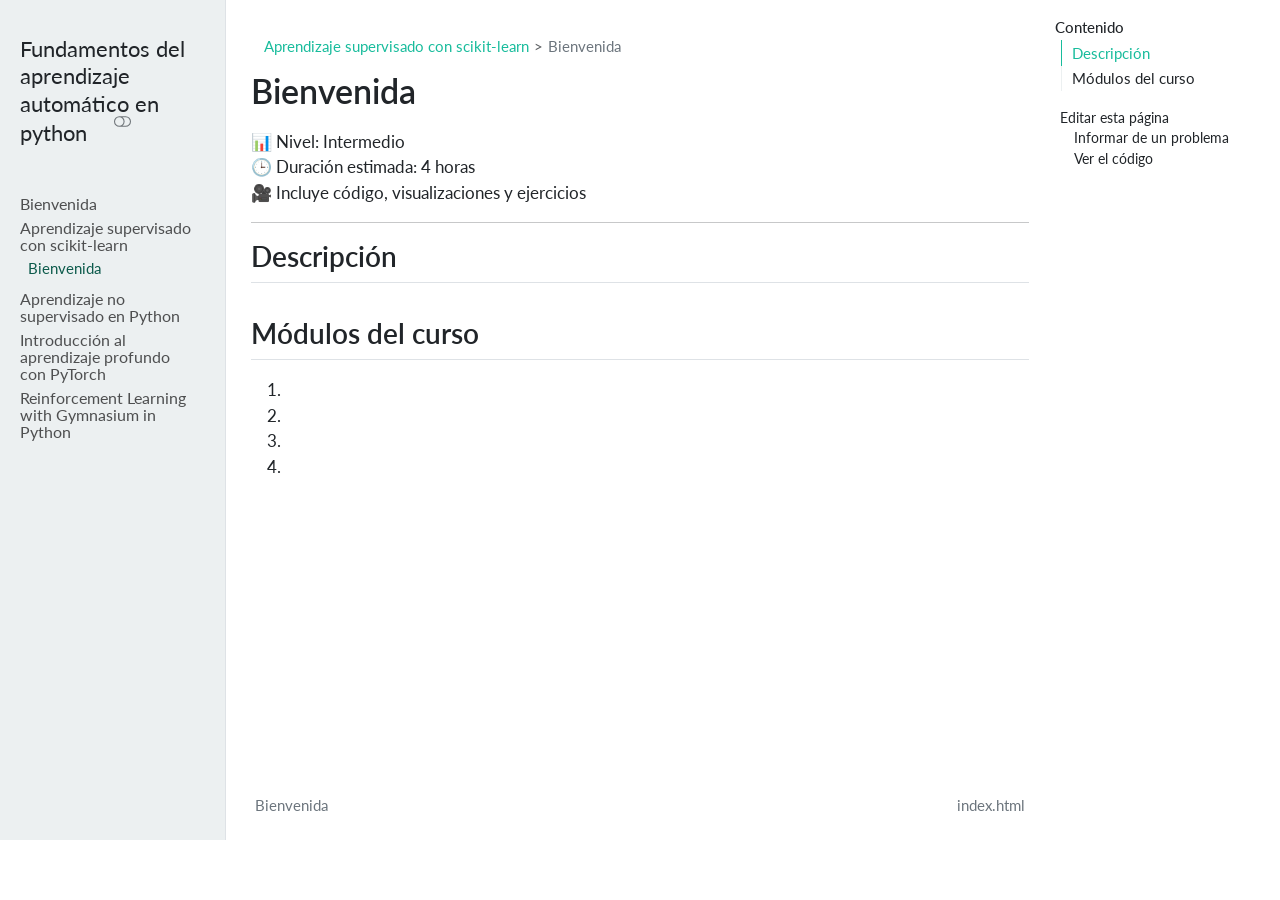
==== docs/01_Aprendizaje_supervisado_con_scikitlearn/index.html @ f4678361 "Inicializa libro Quarto del programa" ====
<!DOCTYPE html>
<html xmlns="http://www.w3.org/1999/xhtml" lang="es" xml:lang="es"><head>

<meta charset="utf-8">
<meta name="generator" content="quarto-1.7.32">

<meta name="viewport" content="width=device-width, initial-scale=1.0, user-scalable=yes">


<title>Bienvenida – Fundamentos del aprendizaje automático en python</title>
<style>
code{white-space: pre-wrap;}
span.smallcaps{font-variant: small-caps;}
div.columns{display: flex; gap: min(4vw, 1.5em);}
div.column{flex: auto; overflow-x: auto;}
div.hanging-indent{margin-left: 1.5em; text-indent: -1.5em;}
ul.task-list{list-style: none;}
ul.task-list li input[type="checkbox"] {
  width: 0.8em;
  margin: 0 0.8em 0.2em -1em; /* quarto-specific, see https://github.com/quarto-dev/quarto-cli/issues/4556 */ 
  vertical-align: middle;
}
</style>


<script src="../site_libs/quarto-nav/quarto-nav.js"></script>
<script src="../site_libs/quarto-nav/headroom.min.js"></script>
<script src="../site_libs/clipboard/clipboard.min.js"></script>
<script src="../site_libs/quarto-search/autocomplete.umd.js"></script>
<script src="../site_libs/quarto-search/fuse.min.js"></script>
<script src="../site_libs/quarto-search/quarto-search.js"></script>
<meta name="quarto:offset" content="../">
<link href="../02_Aprendizaje_no_supervisado_en_python/index.html" rel="next">
<link href="../index.html" rel="prev">
<script src="../site_libs/quarto-html/quarto.js" type="module"></script>
<script src="../site_libs/quarto-html/tabsets/tabsets.js" type="module"></script>
<script src="../site_libs/quarto-html/popper.min.js"></script>
<script src="../site_libs/quarto-html/tippy.umd.min.js"></script>
<script src="../site_libs/quarto-html/anchor.min.js"></script>
<link href="../site_libs/quarto-html/tippy.css" rel="stylesheet">
<link href="../site_libs/quarto-html/quarto-syntax-highlighting-37eea08aefeeee20ff55810ff984fec1.css" rel="stylesheet" class="quarto-color-scheme" id="quarto-text-highlighting-styles">
<link href="../site_libs/quarto-html/quarto-syntax-highlighting-dark-2fef5ea3f8957b3e4ecc936fc74692ca.css" rel="stylesheet" class="quarto-color-scheme quarto-color-alternate" id="quarto-text-highlighting-styles">
<link href="../site_libs/quarto-html/quarto-syntax-highlighting-37eea08aefeeee20ff55810ff984fec1.css" rel="stylesheet" class="quarto-color-scheme-extra" id="quarto-text-highlighting-styles">
<script src="../site_libs/bootstrap/bootstrap.min.js"></script>
<link href="../site_libs/bootstrap/bootstrap-icons.css" rel="stylesheet">
<link href="../site_libs/bootstrap/bootstrap-5e8cc9216a41cce6523c7b1d157767ec.min.css" rel="stylesheet" append-hash="true" class="quarto-color-scheme" id="quarto-bootstrap" data-mode="light">
<link href="../site_libs/bootstrap/bootstrap-dark-7fdf8adc87078268c1c941beff8fc26f.min.css" rel="stylesheet" append-hash="true" class="quarto-color-scheme quarto-color-alternate" id="quarto-bootstrap" data-mode="dark">
<link href="../site_libs/bootstrap/bootstrap-5e8cc9216a41cce6523c7b1d157767ec.min.css" rel="stylesheet" append-hash="true" class="quarto-color-scheme-extra" id="quarto-bootstrap" data-mode="light">
<script id="quarto-search-options" type="application/json">{
  "location": "sidebar",
  "copy-button": false,
  "collapse-after": 3,
  "panel-placement": "start",
  "type": "textbox",
  "limit": 50,
  "keyboard-shortcut": [
    "f",
    "/",
    "s"
  ],
  "show-item-context": false,
  "language": {
    "search-no-results-text": "Sin resultados",
    "search-matching-documents-text": "documentos encontrados",
    "search-copy-link-title": "Copiar el enlace en la búsqueda",
    "search-hide-matches-text": "Ocultar resultados adicionales",
    "search-more-match-text": "resultado adicional en este documento",
    "search-more-matches-text": "resultados adicionales en este documento",
    "search-clear-button-title": "Borrar",
    "search-text-placeholder": "",
    "search-detached-cancel-button-title": "Cancelar",
    "search-submit-button-title": "Enviar",
    "search-label": "Buscar"
  }
}</script>


</head>

<body class="nav-sidebar docked quarto-light"><script id="quarto-html-before-body" type="application/javascript">
    const toggleBodyColorMode = (bsSheetEl) => {
      const mode = bsSheetEl.getAttribute("data-mode");
      const bodyEl = window.document.querySelector("body");
      if (mode === "dark") {
        bodyEl.classList.add("quarto-dark");
        bodyEl.classList.remove("quarto-light");
      } else {
        bodyEl.classList.add("quarto-light");
        bodyEl.classList.remove("quarto-dark");
      }
    }
    const toggleBodyColorPrimary = () => {
      const bsSheetEl = window.document.querySelector("link#quarto-bootstrap:not([rel=disabled-stylesheet])");
      if (bsSheetEl) {
        toggleBodyColorMode(bsSheetEl);
      }
    }
    const setColorSchemeToggle = (alternate) => {
      const toggles = window.document.querySelectorAll('.quarto-color-scheme-toggle');
      for (let i=0; i < toggles.length; i++) {
        const toggle = toggles[i];
        if (toggle) {
          if (alternate) {
            toggle.classList.add("alternate");
          } else {
            toggle.classList.remove("alternate");
          }
        }
      }
    };
    const toggleColorMode = (alternate) => {
      // Switch the stylesheets
      const primaryStylesheets = window.document.querySelectorAll('link.quarto-color-scheme:not(.quarto-color-alternate)');
      const alternateStylesheets = window.document.querySelectorAll('link.quarto-color-scheme.quarto-color-alternate');
      manageTransitions('#quarto-margin-sidebar .nav-link', false);
      if (alternate) {
        // note: dark is layered on light, we don't disable primary!
        enableStylesheet(alternateStylesheets);
        for (const sheetNode of alternateStylesheets) {
          if (sheetNode.id === "quarto-bootstrap") {
            toggleBodyColorMode(sheetNode);
          }
        }
      } else {
        disableStylesheet(alternateStylesheets);
        enableStylesheet(primaryStylesheets)
        toggleBodyColorPrimary();
      }
      manageTransitions('#quarto-margin-sidebar .nav-link', true);
      // Switch the toggles
      setColorSchemeToggle(alternate)
      // Hack to workaround the fact that safari doesn't
      // properly recolor the scrollbar when toggling (#1455)
      if (navigator.userAgent.indexOf('Safari') > 0 && navigator.userAgent.indexOf('Chrome') == -1) {
        manageTransitions("body", false);
        window.scrollTo(0, 1);
        setTimeout(() => {
          window.scrollTo(0, 0);
          manageTransitions("body", true);
        }, 40);
      }
    }
    const disableStylesheet = (stylesheets) => {
      for (let i=0; i < stylesheets.length; i++) {
        const stylesheet = stylesheets[i];
        stylesheet.rel = 'disabled-stylesheet';
      }
    }
    const enableStylesheet = (stylesheets) => {
      for (let i=0; i < stylesheets.length; i++) {
        const stylesheet = stylesheets[i];
        if(stylesheet.rel !== 'stylesheet') { // for Chrome, which will still FOUC without this check
          stylesheet.rel = 'stylesheet';
        }
      }
    }
    const manageTransitions = (selector, allowTransitions) => {
      const els = window.document.querySelectorAll(selector);
      for (let i=0; i < els.length; i++) {
        const el = els[i];
        if (allowTransitions) {
          el.classList.remove('notransition');
        } else {
          el.classList.add('notransition');
        }
      }
    }
    const isFileUrl = () => {
      return window.location.protocol === 'file:';
    }
    const hasAlternateSentinel = () => {
      let styleSentinel = getColorSchemeSentinel();
      if (styleSentinel !== null) {
        return styleSentinel === "alternate";
      } else {
        return false;
      }
    }
    const setStyleSentinel = (alternate) => {
      const value = alternate ? "alternate" : "default";
      if (!isFileUrl()) {
        window.localStorage.setItem("quarto-color-scheme", value);
      } else {
        localAlternateSentinel = value;
      }
    }
    const getColorSchemeSentinel = () => {
      if (!isFileUrl()) {
        const storageValue = window.localStorage.getItem("quarto-color-scheme");
        return storageValue != null ? storageValue : localAlternateSentinel;
      } else {
        return localAlternateSentinel;
      }
    }
    const toggleGiscusIfUsed = (isAlternate, darkModeDefault) => {
      const baseTheme = document.querySelector('#giscus-base-theme')?.value ?? 'light';
      const alternateTheme = document.querySelector('#giscus-alt-theme')?.value ?? 'dark';
      let newTheme = '';
      if(authorPrefersDark) {
        newTheme = isAlternate ? baseTheme : alternateTheme;
      } else {
        newTheme = isAlternate ? alternateTheme : baseTheme;
      }
      const changeGiscusTheme = () => {
        // From: https://github.com/giscus/giscus/issues/336
        const sendMessage = (message) => {
          const iframe = document.querySelector('iframe.giscus-frame');
          if (!iframe) return;
          iframe.contentWindow.postMessage({ giscus: message }, 'https://giscus.app');
        }
        sendMessage({
          setConfig: {
            theme: newTheme
          }
        });
      }
      const isGiscussLoaded = window.document.querySelector('iframe.giscus-frame') !== null;
      if (isGiscussLoaded) {
        changeGiscusTheme();
      }
    };
    const authorPrefersDark = false;
    const darkModeDefault = authorPrefersDark;
      document.querySelector('link#quarto-text-highlighting-styles.quarto-color-scheme-extra').rel = 'disabled-stylesheet';
      document.querySelector('link#quarto-bootstrap.quarto-color-scheme-extra').rel = 'disabled-stylesheet';
    let localAlternateSentinel = darkModeDefault ? 'alternate' : 'default';
    // Dark / light mode switch
    window.quartoToggleColorScheme = () => {
      // Read the current dark / light value
      let toAlternate = !hasAlternateSentinel();
      toggleColorMode(toAlternate);
      setStyleSentinel(toAlternate);
      toggleGiscusIfUsed(toAlternate, darkModeDefault);
      window.dispatchEvent(new Event('resize'));
    };
    // Switch to dark mode if need be
    if (hasAlternateSentinel()) {
      toggleColorMode(true);
    } else {
      toggleColorMode(false);
    }
  </script>

<div id="quarto-search-results"></div>
  <header id="quarto-header" class="headroom fixed-top">
  <nav class="quarto-secondary-nav">
    <div class="container-fluid d-flex">
      <button type="button" class="quarto-btn-toggle btn" data-bs-toggle="collapse" role="button" data-bs-target=".quarto-sidebar-collapse-item" aria-controls="quarto-sidebar" aria-expanded="false" aria-label="Alternar barra lateral" onclick="if (window.quartoToggleHeadroom) { window.quartoToggleHeadroom(); }">
        <i class="bi bi-layout-text-sidebar-reverse"></i>
      </button>
        <nav class="quarto-page-breadcrumbs" aria-label="breadcrumb"><ol class="breadcrumb"><li class="breadcrumb-item"><a href="../01_Aprendizaje_supervisado_con_scikitlearn/index.html">Aprendizaje supervisado con scikit-learn</a></li><li class="breadcrumb-item"><a href="../01_Aprendizaje_supervisado_con_scikitlearn/index.html">Bienvenida</a></li></ol></nav>
        <a class="flex-grow-1" role="navigation" data-bs-toggle="collapse" data-bs-target=".quarto-sidebar-collapse-item" aria-controls="quarto-sidebar" aria-expanded="false" aria-label="Alternar barra lateral" onclick="if (window.quartoToggleHeadroom) { window.quartoToggleHeadroom(); }">      
        </a>
      <button type="button" class="btn quarto-search-button" aria-label="Buscar" onclick="window.quartoOpenSearch();">
        <i class="bi bi-search"></i>
      </button>
    </div>
  </nav>
</header>
<!-- content -->
<div id="quarto-content" class="quarto-container page-columns page-rows-contents page-layout-article">
<!-- sidebar -->
  <nav id="quarto-sidebar" class="sidebar collapse collapse-horizontal quarto-sidebar-collapse-item sidebar-navigation docked overflow-auto">
    <div class="pt-lg-2 mt-2 text-left sidebar-header">
    <div class="sidebar-title mb-0 py-0">
      <a href="../">Fundamentos del aprendizaje automático en python</a> 
        <div class="sidebar-tools-main tools-wide">
    <a href="https://github.com/JohnReyes02/fundamentos-aprendizaje-automatico-python" title="Ejecutar el código" class="quarto-navigation-tool px-1" aria-label="Ejecutar el código"><i class="bi bi-github"></i></a>
    <div class="dropdown">
      <a href="" title="Compartir" id="quarto-navigation-tool-dropdown-0" class="quarto-navigation-tool dropdown-toggle px-1" data-bs-toggle="dropdown" aria-expanded="false" role="link" aria-label="Compartir"><i class="bi bi-share"></i></a>
      <ul class="dropdown-menu" aria-labelledby="quarto-navigation-tool-dropdown-0">
          <li>
            <a class="dropdown-item sidebar-tools-main-item" href="https://twitter.com/intent/tweet?url=|url|">
              <i class="bi bi-twitter pe-1"></i>
            Twitter
            </a>
          </li>
          <li>
            <a class="dropdown-item sidebar-tools-main-item" href="https://www.facebook.com/sharer/sharer.php?u=|url|">
              <i class="bi bi-facebook pe-1"></i>
            Facebook
            </a>
          </li>
          <li>
            <a class="dropdown-item sidebar-tools-main-item" href="https://www.linkedin.com/sharing/share-offsite/?url=|url|">
              <i class="bi bi-linkedin pe-1"></i>
            LinkedIn
            </a>
          </li>
      </ul>
    </div>
  <a href="" class="quarto-color-scheme-toggle quarto-navigation-tool  px-1" onclick="window.quartoToggleColorScheme(); return false;" title="Alternar modo oscuro"><i class="bi"></i></a>
</div>
    </div>
      </div>
        <div class="mt-2 flex-shrink-0 align-items-center">
        <div class="sidebar-search">
        <div id="quarto-search" class="" title="Buscar"></div>
        </div>
        </div>
    <div class="sidebar-menu-container"> 
    <ul class="list-unstyled mt-1">
        <li class="sidebar-item">
  <div class="sidebar-item-container"> 
  <a href="../index.html" class="sidebar-item-text sidebar-link">
 <span class="menu-text">Bienvenida</span></a>
  </div>
</li>
        <li class="sidebar-item sidebar-item-section">
      <div class="sidebar-item-container"> 
            <a class="sidebar-item-text sidebar-link text-start" data-bs-toggle="collapse" data-bs-target="#quarto-sidebar-section-1" role="navigation" aria-expanded="true">
 <span class="menu-text">Aprendizaje supervisado con scikit-learn</span></a>
          <a class="sidebar-item-toggle text-start" data-bs-toggle="collapse" data-bs-target="#quarto-sidebar-section-1" role="navigation" aria-expanded="true" aria-label="Alternar sección">
            <i class="bi bi-chevron-right ms-2"></i>
          </a> 
      </div>
      <ul id="quarto-sidebar-section-1" class="collapse list-unstyled sidebar-section depth1 show">  
          <li class="sidebar-item">
  <div class="sidebar-item-container"> 
  <a href="../01_Aprendizaje_supervisado_con_scikitlearn/index.html" class="sidebar-item-text sidebar-link active">
 <span class="menu-text">Bienvenida</span></a>
  </div>
</li>
      </ul>
  </li>
        <li class="sidebar-item sidebar-item-section">
      <div class="sidebar-item-container"> 
            <a class="sidebar-item-text sidebar-link text-start collapsed" data-bs-toggle="collapse" data-bs-target="#quarto-sidebar-section-2" role="navigation" aria-expanded="false">
 <span class="menu-text">Aprendizaje no supervisado en Python</span></a>
          <a class="sidebar-item-toggle text-start collapsed" data-bs-toggle="collapse" data-bs-target="#quarto-sidebar-section-2" role="navigation" aria-expanded="false" aria-label="Alternar sección">
            <i class="bi bi-chevron-right ms-2"></i>
          </a> 
      </div>
      <ul id="quarto-sidebar-section-2" class="collapse list-unstyled sidebar-section depth1 ">  
          <li class="sidebar-item">
  <div class="sidebar-item-container"> 
  <a href="../02_Aprendizaje_no_supervisado_en_python/index.html" class="sidebar-item-text sidebar-link"><span class="chapter-title">index.html</span></a>
  </div>
</li>
      </ul>
  </li>
        <li class="sidebar-item sidebar-item-section">
      <div class="sidebar-item-container"> 
            <a class="sidebar-item-text sidebar-link text-start collapsed" data-bs-toggle="collapse" data-bs-target="#quarto-sidebar-section-3" role="navigation" aria-expanded="false">
 <span class="menu-text">Introducción al aprendizaje profundo con PyTorch</span></a>
          <a class="sidebar-item-toggle text-start collapsed" data-bs-toggle="collapse" data-bs-target="#quarto-sidebar-section-3" role="navigation" aria-expanded="false" aria-label="Alternar sección">
            <i class="bi bi-chevron-right ms-2"></i>
          </a> 
      </div>
      <ul id="quarto-sidebar-section-3" class="collapse list-unstyled sidebar-section depth1 ">  
          <li class="sidebar-item">
  <div class="sidebar-item-container"> 
  <a href="../03_Introduccion_al_aprendizaje_profundo_con_pytorch/index.html" class="sidebar-item-text sidebar-link"><span class="chapter-title">index.html</span></a>
  </div>
</li>
      </ul>
  </li>
        <li class="sidebar-item sidebar-item-section">
      <div class="sidebar-item-container"> 
            <a class="sidebar-item-text sidebar-link text-start collapsed" data-bs-toggle="collapse" data-bs-target="#quarto-sidebar-section-4" role="navigation" aria-expanded="false">
 <span class="menu-text">Reinforcement Learning with Gymnasium in Python</span></a>
          <a class="sidebar-item-toggle text-start collapsed" data-bs-toggle="collapse" data-bs-target="#quarto-sidebar-section-4" role="navigation" aria-expanded="false" aria-label="Alternar sección">
            <i class="bi bi-chevron-right ms-2"></i>
          </a> 
      </div>
      <ul id="quarto-sidebar-section-4" class="collapse list-unstyled sidebar-section depth1 ">  
          <li class="sidebar-item">
  <div class="sidebar-item-container"> 
  <a href="../04_Reinforcement_learning_with_gymnasium_in_python/index.html" class="sidebar-item-text sidebar-link"><span class="chapter-title">index.html</span></a>
  </div>
</li>
      </ul>
  </li>
    </ul>
    </div>
</nav>
<div id="quarto-sidebar-glass" class="quarto-sidebar-collapse-item" data-bs-toggle="collapse" data-bs-target=".quarto-sidebar-collapse-item"></div>
<!-- margin-sidebar -->
    <div id="quarto-margin-sidebar" class="sidebar margin-sidebar">
        <nav id="TOC" role="doc-toc" class="toc-active">
    <h2 id="toc-title">Contenido</h2>
   
  <ul>
  <li><a href="#descripción" id="toc-descripción" class="nav-link active" data-scroll-target="#descripción">Descripción</a></li>
  <li><a href="#módulos-del-curso" id="toc-módulos-del-curso" class="nav-link" data-scroll-target="#módulos-del-curso">Módulos del curso</a></li>
  </ul>
<div class="toc-actions"><ul><li><a href="https://github.com/JohnReyes02/fundamentos-aprendizaje-automatico-python/edit/main/01_Aprendizaje_supervisado_con_scikitlearn/index.qmd" class="toc-action"><i class="bi bi-github"></i>Editar esta página</a></li><li><a href="https://github.com/JohnReyes02/fundamentos-aprendizaje-automatico-python/issues/new" class="toc-action"><i class="bi empty"></i>Informar de un problema</a></li><li><a href="https://github.com/JohnReyes02/fundamentos-aprendizaje-automatico-python/blob/main/01_Aprendizaje_supervisado_con_scikitlearn/index.qmd" class="toc-action"><i class="bi empty"></i>Ver el código</a></li></ul></div></nav>
    </div>
<!-- main -->
<main class="content" id="quarto-document-content">


<header id="title-block-header" class="quarto-title-block default"><nav class="quarto-page-breadcrumbs quarto-title-breadcrumbs d-none d-lg-block" aria-label="breadcrumb"><ol class="breadcrumb"><li class="breadcrumb-item"><a href="../01_Aprendizaje_supervisado_con_scikitlearn/index.html">Aprendizaje supervisado con scikit-learn</a></li><li class="breadcrumb-item"><a href="../01_Aprendizaje_supervisado_con_scikitlearn/index.html">Bienvenida</a></li></ol></nav>
<div class="quarto-title">
<h1 class="title">Bienvenida</h1>
</div>



<div class="quarto-title-meta">

    
  
    
  </div>
  


</header>


<p>📊 Nivel: Intermedio<br>
🕒 Duración estimada: 4 horas<br>
🎥 Incluye código, visualizaciones y ejercicios</p>
<hr>
<section id="descripción" class="level2">
<h2 class="anchored" data-anchor-id="descripción">Descripción</h2>
</section>
<section id="módulos-del-curso" class="level2">
<h2 class="anchored" data-anchor-id="módulos-del-curso">Módulos del curso</h2>
<ol type="1">
<li><a href=""></a></li>
<li><a href=""></a></li>
<li><a href=""></a></li>
<li><a href=""></a></li>
</ol>


</section>

</main> <!-- /main -->
<script id="quarto-html-after-body" type="application/javascript">
  window.document.addEventListener("DOMContentLoaded", function (event) {
    // Ensure there is a toggle, if there isn't float one in the top right
    if (window.document.querySelector('.quarto-color-scheme-toggle') === null) {
      const a = window.document.createElement('a');
      a.classList.add('top-right');
      a.classList.add('quarto-color-scheme-toggle');
      a.href = "";
      a.onclick = function() { try { window.quartoToggleColorScheme(); } catch {} return false; };
      const i = window.document.createElement("i");
      i.classList.add('bi');
      a.appendChild(i);
      window.document.body.appendChild(a);
    }
    setColorSchemeToggle(hasAlternateSentinel())
    const icon = "";
    const anchorJS = new window.AnchorJS();
    anchorJS.options = {
      placement: 'right',
      icon: icon
    };
    anchorJS.add('.anchored');
    const isCodeAnnotation = (el) => {
      for (const clz of el.classList) {
        if (clz.startsWith('code-annotation-')) {                     
          return true;
        }
      }
      return false;
    }
    const onCopySuccess = function(e) {
      // button target
      const button = e.trigger;
      // don't keep focus
      button.blur();
      // flash "checked"
      button.classList.add('code-copy-button-checked');
      var currentTitle = button.getAttribute("title");
      button.setAttribute("title", "Copiado");
      let tooltip;
      if (window.bootstrap) {
        button.setAttribute("data-bs-toggle", "tooltip");
        button.setAttribute("data-bs-placement", "left");
        button.setAttribute("data-bs-title", "Copiado");
        tooltip = new bootstrap.Tooltip(button, 
          { trigger: "manual", 
            customClass: "code-copy-button-tooltip",
            offset: [0, -8]});
        tooltip.show();    
      }
      setTimeout(function() {
        if (tooltip) {
          tooltip.hide();
          button.removeAttribute("data-bs-title");
          button.removeAttribute("data-bs-toggle");
          button.removeAttribute("data-bs-placement");
        }
        button.setAttribute("title", currentTitle);
        button.classList.remove('code-copy-button-checked');
      }, 1000);
      // clear code selection
      e.clearSelection();
    }
    const getTextToCopy = function(trigger) {
        const codeEl = trigger.previousElementSibling.cloneNode(true);
        for (const childEl of codeEl.children) {
          if (isCodeAnnotation(childEl)) {
            childEl.remove();
          }
        }
        return codeEl.innerText;
    }
    const clipboard = new window.ClipboardJS('.code-copy-button:not([data-in-quarto-modal])', {
      text: getTextToCopy
    });
    clipboard.on('success', onCopySuccess);
    if (window.document.getElementById('quarto-embedded-source-code-modal')) {
      const clipboardModal = new window.ClipboardJS('.code-copy-button[data-in-quarto-modal]', {
        text: getTextToCopy,
        container: window.document.getElementById('quarto-embedded-source-code-modal')
      });
      clipboardModal.on('success', onCopySuccess);
    }
      var localhostRegex = new RegExp(/^(?:http|https):\/\/localhost\:?[0-9]*\//);
      var mailtoRegex = new RegExp(/^mailto:/);
        var filterRegex = new RegExp('/' + window.location.host + '/');
      var isInternal = (href) => {
          return filterRegex.test(href) || localhostRegex.test(href) || mailtoRegex.test(href);
      }
      // Inspect non-navigation links and adorn them if external
     var links = window.document.querySelectorAll('a[href]:not(.nav-link):not(.navbar-brand):not(.toc-action):not(.sidebar-link):not(.sidebar-item-toggle):not(.pagination-link):not(.no-external):not([aria-hidden]):not(.dropdown-item):not(.quarto-navigation-tool):not(.about-link)');
      for (var i=0; i<links.length; i++) {
        const link = links[i];
        if (!isInternal(link.href)) {
          // undo the damage that might have been done by quarto-nav.js in the case of
          // links that we want to consider external
          if (link.dataset.originalHref !== undefined) {
            link.href = link.dataset.originalHref;
          }
        }
      }
    function tippyHover(el, contentFn, onTriggerFn, onUntriggerFn) {
      const config = {
        allowHTML: true,
        maxWidth: 500,
        delay: 100,
        arrow: false,
        appendTo: function(el) {
            return el.parentElement;
        },
        interactive: true,
        interactiveBorder: 10,
        theme: 'quarto',
        placement: 'bottom-start',
      };
      if (contentFn) {
        config.content = contentFn;
      }
      if (onTriggerFn) {
        config.onTrigger = onTriggerFn;
      }
      if (onUntriggerFn) {
        config.onUntrigger = onUntriggerFn;
      }
      window.tippy(el, config); 
    }
    const noterefs = window.document.querySelectorAll('a[role="doc-noteref"]');
    for (var i=0; i<noterefs.length; i++) {
      const ref = noterefs[i];
      tippyHover(ref, function() {
        // use id or data attribute instead here
        let href = ref.getAttribute('data-footnote-href') || ref.getAttribute('href');
        try { href = new URL(href).hash; } catch {}
        const id = href.replace(/^#\/?/, "");
        const note = window.document.getElementById(id);
        if (note) {
          return note.innerHTML;
        } else {
          return "";
        }
      });
    }
    const xrefs = window.document.querySelectorAll('a.quarto-xref');
    const processXRef = (id, note) => {
      // Strip column container classes
      const stripColumnClz = (el) => {
        el.classList.remove("page-full", "page-columns");
        if (el.children) {
          for (const child of el.children) {
            stripColumnClz(child);
          }
        }
      }
      stripColumnClz(note)
      if (id === null || id.startsWith('sec-')) {
        // Special case sections, only their first couple elements
        const container = document.createElement("div");
        if (note.children && note.children.length > 2) {
          container.appendChild(note.children[0].cloneNode(true));
          for (let i = 1; i < note.children.length; i++) {
            const child = note.children[i];
            if (child.tagName === "P" && child.innerText === "") {
              continue;
            } else {
              container.appendChild(child.cloneNode(true));
              break;
            }
          }
          if (window.Quarto?.typesetMath) {
            window.Quarto.typesetMath(container);
          }
          return container.innerHTML
        } else {
          if (window.Quarto?.typesetMath) {
            window.Quarto.typesetMath(note);
          }
          return note.innerHTML;
        }
      } else {
        // Remove any anchor links if they are present
        const anchorLink = note.querySelector('a.anchorjs-link');
        if (anchorLink) {
          anchorLink.remove();
        }
        if (window.Quarto?.typesetMath) {
          window.Quarto.typesetMath(note);
        }
        if (note.classList.contains("callout")) {
          return note.outerHTML;
        } else {
          return note.innerHTML;
        }
      }
    }
    for (var i=0; i<xrefs.length; i++) {
      const xref = xrefs[i];
      tippyHover(xref, undefined, function(instance) {
        instance.disable();
        let url = xref.getAttribute('href');
        let hash = undefined; 
        if (url.startsWith('#')) {
          hash = url;
        } else {
          try { hash = new URL(url).hash; } catch {}
        }
        if (hash) {
          const id = hash.replace(/^#\/?/, "");
          const note = window.document.getElementById(id);
          if (note !== null) {
            try {
              const html = processXRef(id, note.cloneNode(true));
              instance.setContent(html);
            } finally {
              instance.enable();
              instance.show();
            }
          } else {
            // See if we can fetch this
            fetch(url.split('#')[0])
            .then(res => res.text())
            .then(html => {
              const parser = new DOMParser();
              const htmlDoc = parser.parseFromString(html, "text/html");
              const note = htmlDoc.getElementById(id);
              if (note !== null) {
                const html = processXRef(id, note);
                instance.setContent(html);
              } 
            }).finally(() => {
              instance.enable();
              instance.show();
            });
          }
        } else {
          // See if we can fetch a full url (with no hash to target)
          // This is a special case and we should probably do some content thinning / targeting
          fetch(url)
          .then(res => res.text())
          .then(html => {
            const parser = new DOMParser();
            const htmlDoc = parser.parseFromString(html, "text/html");
            const note = htmlDoc.querySelector('main.content');
            if (note !== null) {
              // This should only happen for chapter cross references
              // (since there is no id in the URL)
              // remove the first header
              if (note.children.length > 0 && note.children[0].tagName === "HEADER") {
                note.children[0].remove();
              }
              const html = processXRef(null, note);
              instance.setContent(html);
            } 
          }).finally(() => {
            instance.enable();
            instance.show();
          });
        }
      }, function(instance) {
      });
    }
        let selectedAnnoteEl;
        const selectorForAnnotation = ( cell, annotation) => {
          let cellAttr = 'data-code-cell="' + cell + '"';
          let lineAttr = 'data-code-annotation="' +  annotation + '"';
          const selector = 'span[' + cellAttr + '][' + lineAttr + ']';
          return selector;
        }
        const selectCodeLines = (annoteEl) => {
          const doc = window.document;
          const targetCell = annoteEl.getAttribute("data-target-cell");
          const targetAnnotation = annoteEl.getAttribute("data-target-annotation");
          const annoteSpan = window.document.querySelector(selectorForAnnotation(targetCell, targetAnnotation));
          const lines = annoteSpan.getAttribute("data-code-lines").split(",");
          const lineIds = lines.map((line) => {
            return targetCell + "-" + line;
          })
          let top = null;
          let height = null;
          let parent = null;
          if (lineIds.length > 0) {
              //compute the position of the single el (top and bottom and make a div)
              const el = window.document.getElementById(lineIds[0]);
              top = el.offsetTop;
              height = el.offsetHeight;
              parent = el.parentElement.parentElement;
            if (lineIds.length > 1) {
              const lastEl = window.document.getElementById(lineIds[lineIds.length - 1]);
              const bottom = lastEl.offsetTop + lastEl.offsetHeight;
              height = bottom - top;
            }
            if (top !== null && height !== null && parent !== null) {
              // cook up a div (if necessary) and position it 
              let div = window.document.getElementById("code-annotation-line-highlight");
              if (div === null) {
                div = window.document.createElement("div");
                div.setAttribute("id", "code-annotation-line-highlight");
                div.style.position = 'absolute';
                parent.appendChild(div);
              }
              div.style.top = top - 2 + "px";
              div.style.height = height + 4 + "px";
              div.style.left = 0;
              let gutterDiv = window.document.getElementById("code-annotation-line-highlight-gutter");
              if (gutterDiv === null) {
                gutterDiv = window.document.createElement("div");
                gutterDiv.setAttribute("id", "code-annotation-line-highlight-gutter");
                gutterDiv.style.position = 'absolute';
                const codeCell = window.document.getElementById(targetCell);
                const gutter = codeCell.querySelector('.code-annotation-gutter');
                gutter.appendChild(gutterDiv);
              }
              gutterDiv.style.top = top - 2 + "px";
              gutterDiv.style.height = height + 4 + "px";
            }
            selectedAnnoteEl = annoteEl;
          }
        };
        const unselectCodeLines = () => {
          const elementsIds = ["code-annotation-line-highlight", "code-annotation-line-highlight-gutter"];
          elementsIds.forEach((elId) => {
            const div = window.document.getElementById(elId);
            if (div) {
              div.remove();
            }
          });
          selectedAnnoteEl = undefined;
        };
          // Handle positioning of the toggle
      window.addEventListener(
        "resize",
        throttle(() => {
          elRect = undefined;
          if (selectedAnnoteEl) {
            selectCodeLines(selectedAnnoteEl);
          }
        }, 10)
      );
      function throttle(fn, ms) {
      let throttle = false;
      let timer;
        return (...args) => {
          if(!throttle) { // first call gets through
              fn.apply(this, args);
              throttle = true;
          } else { // all the others get throttled
              if(timer) clearTimeout(timer); // cancel #2
              timer = setTimeout(() => {
                fn.apply(this, args);
                timer = throttle = false;
              }, ms);
          }
        };
      }
        // Attach click handler to the DT
        const annoteDls = window.document.querySelectorAll('dt[data-target-cell]');
        for (const annoteDlNode of annoteDls) {
          annoteDlNode.addEventListener('click', (event) => {
            const clickedEl = event.target;
            if (clickedEl !== selectedAnnoteEl) {
              unselectCodeLines();
              const activeEl = window.document.querySelector('dt[data-target-cell].code-annotation-active');
              if (activeEl) {
                activeEl.classList.remove('code-annotation-active');
              }
              selectCodeLines(clickedEl);
              clickedEl.classList.add('code-annotation-active');
            } else {
              // Unselect the line
              unselectCodeLines();
              clickedEl.classList.remove('code-annotation-active');
            }
          });
        }
    const findCites = (el) => {
      const parentEl = el.parentElement;
      if (parentEl) {
        const cites = parentEl.dataset.cites;
        if (cites) {
          return {
            el,
            cites: cites.split(' ')
          };
        } else {
          return findCites(el.parentElement)
        }
      } else {
        return undefined;
      }
    };
    var bibliorefs = window.document.querySelectorAll('a[role="doc-biblioref"]');
    for (var i=0; i<bibliorefs.length; i++) {
      const ref = bibliorefs[i];
      const citeInfo = findCites(ref);
      if (citeInfo) {
        tippyHover(citeInfo.el, function() {
          var popup = window.document.createElement('div');
          citeInfo.cites.forEach(function(cite) {
            var citeDiv = window.document.createElement('div');
            citeDiv.classList.add('hanging-indent');
            citeDiv.classList.add('csl-entry');
            var biblioDiv = window.document.getElementById('ref-' + cite);
            if (biblioDiv) {
              citeDiv.innerHTML = biblioDiv.innerHTML;
            }
            popup.appendChild(citeDiv);
          });
          return popup.innerHTML;
        });
      }
    }
  });
  </script>
<nav class="page-navigation">
  <div class="nav-page nav-page-previous">
      <a href="../index.html" class="pagination-link" aria-label="Bienvenida">
        <i class="bi bi-arrow-left-short"></i> <span class="nav-page-text">Bienvenida</span>
      </a>          
  </div>
  <div class="nav-page nav-page-next">
      <a href="../02_Aprendizaje_no_supervisado_en_python/index.html" class="pagination-link" aria-label="index.html">
        <span class="nav-page-text"><span class="chapter-title">index.html</span></span> <i class="bi bi-arrow-right-short"></i>
      </a>
  </div>
</nav>
</div> <!-- /content -->




<footer class="footer"><div class="nav-footer"><div class="nav-footer-center"><div class="toc-actions d-sm-block d-md-none"><ul><li><a href="https://github.com/JohnReyes02/fundamentos-aprendizaje-automatico-python/edit/main/01_Aprendizaje_supervisado_con_scikitlearn/index.qmd" class="toc-action"><i class="bi bi-github"></i>Editar esta página</a></li><li><a href="https://github.com/JohnReyes02/fundamentos-aprendizaje-automatico-python/issues/new" class="toc-action"><i class="bi empty"></i>Informar de un problema</a></li><li><a href="https://github.com/JohnReyes02/fundamentos-aprendizaje-automatico-python/blob/main/01_Aprendizaje_supervisado_con_scikitlearn/index.qmd" class="toc-action"><i class="bi empty"></i>Ver el código</a></li></ul></div></div></div></footer></body></html>
---- docs/site_libs/quarto-html/tippy.css ----
.tippy-box[data-animation=fade][data-state=hidden]{opacity:0}[data-tippy-root]{max-width:calc(100vw - 10px)}.tippy-box{position:relative;background-color:#333;color:#fff;border-radius:4px;font-size:14px;line-height:1.4;white-space:normal;outline:0;transition-property:transform,visibility,opacity}.tippy-box[data-placement^=top]>.tippy-arrow{bottom:0}.tippy-box[data-placement^=top]>.tippy-arrow:before{bottom:-7px;left:0;border-width:8px 8px 0;border-top-color:initial;transform-origin:center top}.tippy-box[data-placement^=bottom]>.tippy-arrow{top:0}.tippy-box[data-placement^=bottom]>.tippy-arrow:before{top:-7px;left:0;border-width:0 8px 8px;border-bottom-color:initial;transform-origin:center bottom}.tippy-box[data-placement^=left]>.tippy-arrow{right:0}.tippy-box[data-placement^=left]>.tippy-arrow:before{border-width:8px 0 8px 8px;border-left-color:initial;right:-7px;transform-origin:center left}.tippy-box[data-placement^=right]>.tippy-arrow{left:0}.tippy-box[data-placement^=right]>.tippy-arrow:before{left:-7px;border-width:8px 8px 8px 0;border-right-color:initial;transform-origin:center right}.tippy-box[data-inertia][data-state=visible]{transition-timing-function:cubic-bezier(.54,1.5,.38,1.11)}.tippy-arrow{width:16px;height:16px;color:#333}.tippy-arrow:before{content:"";position:absolute;border-color:transparent;border-style:solid}.tippy-content{position:relative;padding:5px 9px;z-index:1}
---- docs/site_libs/quarto-html/quarto-syntax-highlighting-37eea08aefeeee20ff55810ff984fec1.css ----
/* quarto syntax highlight colors */
:root {
  --quarto-hl-ot-color: #003B4F;
  --quarto-hl-at-color: #657422;
  --quarto-hl-ss-color: #20794D;
  --quarto-hl-an-color: #5E5E5E;
  --quarto-hl-fu-color: #4758AB;
  --quarto-hl-st-color: #20794D;
  --quarto-hl-cf-color: #003B4F;
  --quarto-hl-op-color: #5E5E5E;
  --quarto-hl-er-color: #AD0000;
  --quarto-hl-bn-color: #AD0000;
  --quarto-hl-al-color: #AD0000;
  --quarto-hl-va-color: #111111;
  --quarto-hl-bu-color: inherit;
  --quarto-hl-ex-color: inherit;
  --quarto-hl-pp-color: #AD0000;
  --quarto-hl-in-color: #5E5E5E;
  --quarto-hl-vs-color: #20794D;
  --quarto-hl-wa-color: #5E5E5E;
  --quarto-hl-do-color: #5E5E5E;
  --quarto-hl-im-color: #00769E;
  --quarto-hl-ch-color: #20794D;
  --quarto-hl-dt-color: #AD0000;
  --quarto-hl-fl-color: #AD0000;
  --quarto-hl-co-color: #5E5E5E;
  --quarto-hl-cv-color: #5E5E5E;
  --quarto-hl-cn-color: #8f5902;
  --quarto-hl-sc-color: #5E5E5E;
  --quarto-hl-dv-color: #AD0000;
  --quarto-hl-kw-color: #003B4F;
}

/* other quarto variables */
:root {
  --quarto-font-monospace: SFMono-Regular, Menlo, Monaco, Consolas, "Liberation Mono", "Courier New", monospace;
}

/* syntax highlight based on Pandoc's rules */
pre > code.sourceCode > span {
  color: #003B4F;
}

code.sourceCode > span {
  color: #003B4F;
}

div.sourceCode,
div.sourceCode pre.sourceCode {
  color: #003B4F;
}

/* Normal */
code span {
  color: #003B4F;
}

/* Alert */
code span.al {
  color: #AD0000;
  font-style: inherit;
}

/* Annotation */
code span.an {
  color: #5E5E5E;
  font-style: inherit;
}

/* Attribute */
code span.at {
  color: #657422;
  font-style: inherit;
}

/* BaseN */
code span.bn {
  color: #AD0000;
  font-style: inherit;
}

/* BuiltIn */
code span.bu {
  font-style: inherit;
}

/* ControlFlow */
code span.cf {
  color: #003B4F;
  font-weight: bold;
  font-style: inherit;
}

/* Char */
code span.ch {
  color: #20794D;
  font-style: inherit;
}

/* Constant */
code span.cn {
  color: #8f5902;
  font-style: inherit;
}

/* Comment */
code span.co {
  color: #5E5E5E;
  font-style: inherit;
}

/* CommentVar */
code span.cv {
  color: #5E5E5E;
  font-style: italic;
}

/* Documentation */
code span.do {
  color: #5E5E5E;
  font-style: italic;
}

/* DataType */
code span.dt {
  color: #AD0000;
  font-style: inherit;
}

/* DecVal */
code span.dv {
  color: #AD0000;
  font-style: inherit;
}

/* Error */
code span.er {
  color: #AD0000;
  font-style: inherit;
}

/* Extension */
code span.ex {
  font-style: inherit;
}

/* Float */
code span.fl {
  color: #AD0000;
  font-style: inherit;
}

/* Function */
code span.fu {
  color: #4758AB;
  font-style: inherit;
}

/* Import */
code span.im {
  color: #00769E;
  font-style: inherit;
}

/* Information */
code span.in {
  color: #5E5E5E;
  font-style: inherit;
}

/* Keyword */
code span.kw {
  color: #003B4F;
  font-weight: bold;
  font-style: inherit;
}

/* Operator */
code span.op {
  color: #5E5E5E;
  font-style: inherit;
}

/* Other */
code span.ot {
  color: #003B4F;
  font-style: inherit;
}

/* Preprocessor */
code span.pp {
  color: #AD0000;
  font-style: inherit;
}

/* SpecialChar */
code span.sc {
  color: #5E5E5E;
  font-style: inherit;
}

/* SpecialString */
code span.ss {
  color: #20794D;
  font-style: inherit;
}

/* String */
code span.st {
  color: #20794D;
  font-style: inherit;
}

/* Variable */
code span.va {
  color: #111111;
  font-style: inherit;
}

/* VerbatimString */
code span.vs {
  color: #20794D;
  font-style: inherit;
}

/* Warning */
code span.wa {
  color: #5E5E5E;
  font-style: italic;
}

.prevent-inlining {
  content: "</";
}

/*# sourceMappingURL=27d3d809615f7771493d095567f04340.css.map */
---- docs/site_libs/quarto-html/quarto-syntax-highlighting-dark-2fef5ea3f8957b3e4ecc936fc74692ca.css ----
/* quarto syntax highlight colors */
:root {
  --quarto-hl-al-color: #f07178;
  --quarto-hl-an-color: #d4d0ab;
  --quarto-hl-at-color: #00e0e0;
  --quarto-hl-bn-color: #d4d0ab;
  --quarto-hl-bu-color: #abe338;
  --quarto-hl-ch-color: #abe338;
  --quarto-hl-co-color: #f8f8f2;
  --quarto-hl-cv-color: #ffd700;
  --quarto-hl-cn-color: #ffd700;
  --quarto-hl-cf-color: #ffa07a;
  --quarto-hl-dt-color: #ffa07a;
  --quarto-hl-dv-color: #d4d0ab;
  --quarto-hl-do-color: #f8f8f2;
  --quarto-hl-er-color: #f07178;
  --quarto-hl-ex-color: #00e0e0;
  --quarto-hl-fl-color: #d4d0ab;
  --quarto-hl-fu-color: #ffa07a;
  --quarto-hl-im-color: #abe338;
  --quarto-hl-in-color: #d4d0ab;
  --quarto-hl-kw-color: #ffa07a;
  --quarto-hl-op-color: #ffa07a;
  --quarto-hl-ot-color: #00e0e0;
  --quarto-hl-pp-color: #dcc6e0;
  --quarto-hl-re-color: #00e0e0;
  --quarto-hl-sc-color: #abe338;
  --quarto-hl-ss-color: #abe338;
  --quarto-hl-st-color: #abe338;
  --quarto-hl-va-color: #00e0e0;
  --quarto-hl-vs-color: #abe338;
  --quarto-hl-wa-color: #dcc6e0;
}

/* other quarto variables */
:root {
  --quarto-font-monospace: SFMono-Regular, Menlo, Monaco, Consolas, "Liberation Mono", "Courier New", monospace;
}

/* syntax highlight based on Pandoc's rules */
pre > code.sourceCode > span {
  color: #f8f8f2;
}

code.sourceCode > span {
  color: #f8f8f2;
}

div.sourceCode,
div.sourceCode pre.sourceCode {
  color: #f8f8f2;
}

/* Normal */
code span {
  color: #f8f8f2;
}

/* Alert */
code span.al {
  color: #f07178;
}

/* Annotation */
code span.an {
  color: #d4d0ab;
}

/* Attribute */
code span.at {
  color: #00e0e0;
}

/* BaseN */
code span.bn {
  color: #d4d0ab;
}

/* BuiltIn */
code span.bu {
  color: #abe338;
}

/* ControlFlow */
code span.cf {
  font-weight: bold;
  color: #ffa07a;
}

/* Char */
code span.ch {
  color: #abe338;
}

/* Constant */
code span.cn {
  color: #ffd700;
}

/* Comment */
code span.co {
  font-style: italic;
  color: #f8f8f2;
}

/* CommentVar */
code span.cv {
  color: #ffd700;
}

/* Documentation */
code span.do {
  color: #f8f8f2;
}

/* DataType */
code span.dt {
  color: #ffa07a;
}

/* DecVal */
code span.dv {
  color: #d4d0ab;
}

/* Error */
code span.er {
  color: #f07178;
  text-decoration: underline;
}

/* Extension */
code span.ex {
  font-weight: bold;
  color: #00e0e0;
}

/* Float */
code span.fl {
  color: #d4d0ab;
}

/* Function */
code span.fu {
  color: #ffa07a;
}

/* Import */
code span.im {
  color: #abe338;
}

/* Information */
code span.in {
  color: #d4d0ab;
}

/* Keyword */
code span.kw {
  font-weight: bold;
  color: #ffa07a;
}

/* Operator */
code span.op {
  color: #ffa07a;
}

/* Other */
code span.ot {
  color: #00e0e0;
}

/* Preprocessor */
code span.pp {
  color: #dcc6e0;
}

/* RegionMarker */
code span.re {
  background-color: #f8f8f2;
  color: #00e0e0;
}

/* SpecialChar */
code span.sc {
  color: #abe338;
}

/* SpecialString */
code span.ss {
  color: #abe338;
}

/* String */
code span.st {
  color: #abe338;
}

/* Variable */
code span.va {
  color: #00e0e0;
}

/* VerbatimString */
code span.vs {
  color: #abe338;
}

/* Warning */
code span.wa {
  color: #dcc6e0;
}

.prevent-inlining {
  content: "</";
}

/*# sourceMappingURL=9d1c423767af11a14e59cf8ecfea55bb.css.map */
---- docs/site_libs/quarto-html/quarto-syntax-highlighting-37eea08aefeeee20ff55810ff984fec1.css ----
/* quarto syntax highlight colors */
:root {
  --quarto-hl-ot-color: #003B4F;
  --quarto-hl-at-color: #657422;
  --quarto-hl-ss-color: #20794D;
  --quarto-hl-an-color: #5E5E5E;
  --quarto-hl-fu-color: #4758AB;
  --quarto-hl-st-color: #20794D;
  --quarto-hl-cf-color: #003B4F;
  --quarto-hl-op-color: #5E5E5E;
  --quarto-hl-er-color: #AD0000;
  --quarto-hl-bn-color: #AD0000;
  --quarto-hl-al-color: #AD0000;
  --quarto-hl-va-color: #111111;
  --quarto-hl-bu-color: inherit;
  --quarto-hl-ex-color: inherit;
  --quarto-hl-pp-color: #AD0000;
  --quarto-hl-in-color: #5E5E5E;
  --quarto-hl-vs-color: #20794D;
  --quarto-hl-wa-color: #5E5E5E;
  --quarto-hl-do-color: #5E5E5E;
  --quarto-hl-im-color: #00769E;
  --quarto-hl-ch-color: #20794D;
  --quarto-hl-dt-color: #AD0000;
  --quarto-hl-fl-color: #AD0000;
  --quarto-hl-co-color: #5E5E5E;
  --quarto-hl-cv-color: #5E5E5E;
  --quarto-hl-cn-color: #8f5902;
  --quarto-hl-sc-color: #5E5E5E;
  --quarto-hl-dv-color: #AD0000;
  --quarto-hl-kw-color: #003B4F;
}

/* other quarto variables */
:root {
  --quarto-font-monospace: SFMono-Regular, Menlo, Monaco, Consolas, "Liberation Mono", "Courier New", monospace;
}

/* syntax highlight based on Pandoc's rules */
pre > code.sourceCode > span {
  color: #003B4F;
}

code.sourceCode > span {
  color: #003B4F;
}

div.sourceCode,
div.sourceCode pre.sourceCode {
  color: #003B4F;
}

/* Normal */
code span {
  color: #003B4F;
}

/* Alert */
code span.al {
  color: #AD0000;
  font-style: inherit;
}

/* Annotation */
code span.an {
  color: #5E5E5E;
  font-style: inherit;
}

/* Attribute */
code span.at {
  color: #657422;
  font-style: inherit;
}

/* BaseN */
code span.bn {
  color: #AD0000;
  font-style: inherit;
}

/* BuiltIn */
code span.bu {
  font-style: inherit;
}

/* ControlFlow */
code span.cf {
  color: #003B4F;
  font-weight: bold;
  font-style: inherit;
}

/* Char */
code span.ch {
  color: #20794D;
  font-style: inherit;
}

/* Constant */
code span.cn {
  color: #8f5902;
  font-style: inherit;
}

/* Comment */
code span.co {
  color: #5E5E5E;
  font-style: inherit;
}

/* CommentVar */
code span.cv {
  color: #5E5E5E;
  font-style: italic;
}

/* Documentation */
code span.do {
  color: #5E5E5E;
  font-style: italic;
}

/* DataType */
code span.dt {
  color: #AD0000;
  font-style: inherit;
}

/* DecVal */
code span.dv {
  color: #AD0000;
  font-style: inherit;
}

/* Error */
code span.er {
  color: #AD0000;
  font-style: inherit;
}

/* Extension */
code span.ex {
  font-style: inherit;
}

/* Float */
code span.fl {
  color: #AD0000;
  font-style: inherit;
}

/* Function */
code span.fu {
  color: #4758AB;
  font-style: inherit;
}

/* Import */
code span.im {
  color: #00769E;
  font-style: inherit;
}

/* Information */
code span.in {
  color: #5E5E5E;
  font-style: inherit;
}

/* Keyword */
code span.kw {
  color: #003B4F;
  font-weight: bold;
  font-style: inherit;
}

/* Operator */
code span.op {
  color: #5E5E5E;
  font-style: inherit;
}

/* Other */
code span.ot {
  color: #003B4F;
  font-style: inherit;
}

/* Preprocessor */
code span.pp {
  color: #AD0000;
  font-style: inherit;
}

/* SpecialChar */
code span.sc {
  color: #5E5E5E;
  font-style: inherit;
}

/* SpecialString */
code span.ss {
  color: #20794D;
  font-style: inherit;
}

/* String */
code span.st {
  color: #20794D;
  font-style: inherit;
}

/* Variable */
code span.va {
  color: #111111;
  font-style: inherit;
}

/* VerbatimString */
code span.vs {
  color: #20794D;
  font-style: inherit;
}

/* Warning */
code span.wa {
  color: #5E5E5E;
  font-style: italic;
}

.prevent-inlining {
  content: "</";
}

/*# sourceMappingURL=27d3d809615f7771493d095567f04340.css.map */
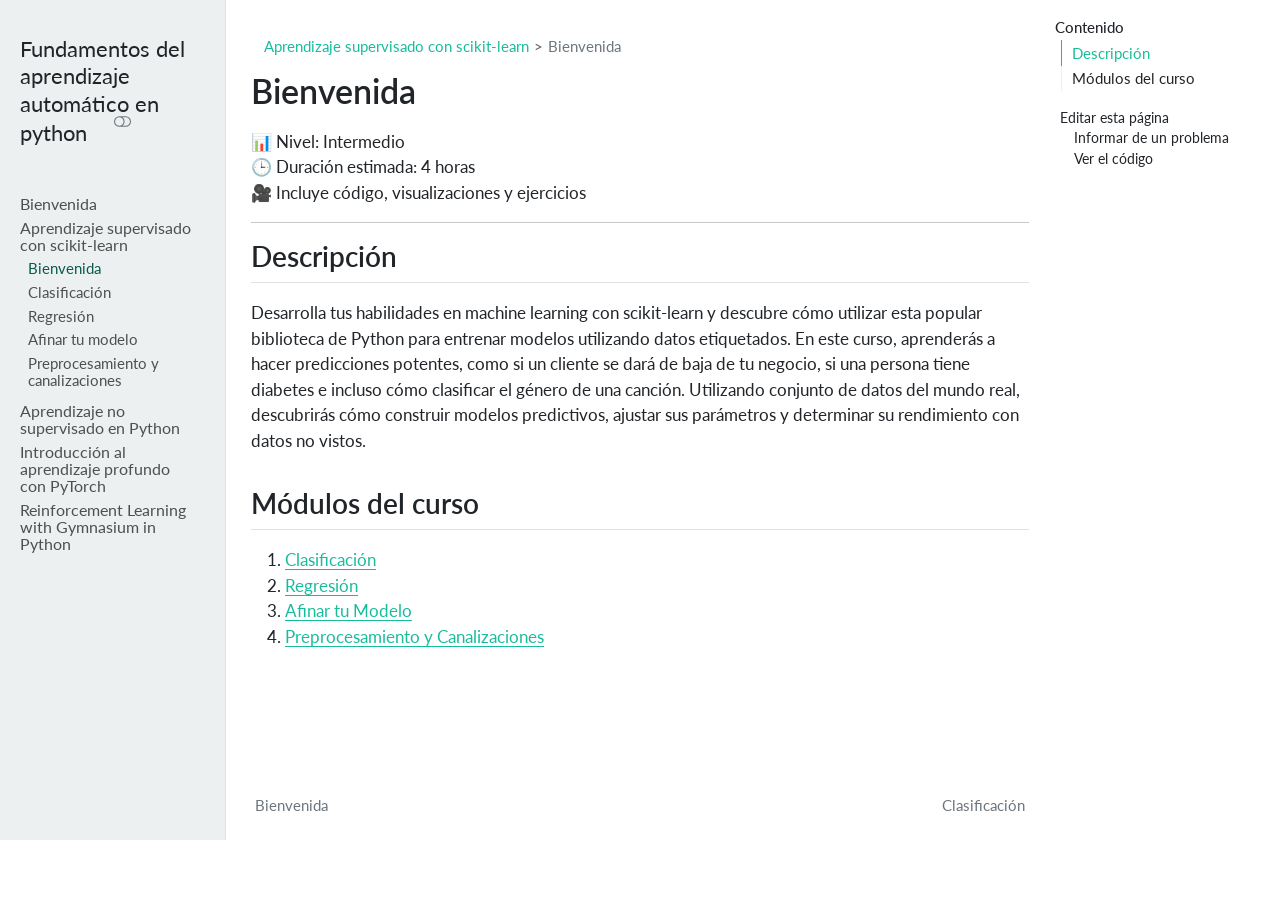
==== commit e0d27524: "Estructura y documentacion de clasificacion" ====
--- a/docs/01_Aprendizaje_supervisado_con_scikitlearn/index.html
+++ b/docs/01_Aprendizaje_supervisado_con_scikitlearn/index.html
@@ -30,7 +30,7 @@
 <script src="../site_libs/quarto-search/fuse.min.js"></script>
 <script src="../site_libs/quarto-search/quarto-search.js"></script>
 <meta name="quarto:offset" content="../">
-<link href="../02_Aprendizaje_no_supervisado_en_python/index.html" rel="next">
+<link href="../01_Aprendizaje_supervisado_con_scikitlearn/01_Clasificacion.html" rel="next">
 <link href="../index.html" rel="prev">
 <script src="../site_libs/quarto-html/quarto.js" type="module"></script>
 <script src="../site_libs/quarto-html/tabsets/tabsets.js" type="module"></script>
@@ -321,6 +321,26 @@
  <span class="menu-text">Bienvenida</span></a>
   </div>
 </li>
+          <li class="sidebar-item">
+  <div class="sidebar-item-container"> 
+  <a href="../01_Aprendizaje_supervisado_con_scikitlearn/01_Clasificacion.html" class="sidebar-item-text sidebar-link"><span class="chapter-title">Clasificación</span></a>
+  </div>
+</li>
+          <li class="sidebar-item">
+  <div class="sidebar-item-container"> 
+  <a href="../01_Aprendizaje_supervisado_con_scikitlearn/02_Regresion.html" class="sidebar-item-text sidebar-link"><span class="chapter-title">Regresión</span></a>
+  </div>
+</li>
+          <li class="sidebar-item">
+  <div class="sidebar-item-container"> 
+  <a href="../01_Aprendizaje_supervisado_con_scikitlearn/03_Afinar_tu_modelo.html" class="sidebar-item-text sidebar-link"><span class="chapter-title">Afinar tu modelo</span></a>
+  </div>
+</li>
+          <li class="sidebar-item">
+  <div class="sidebar-item-container"> 
+  <a href="../01_Aprendizaje_supervisado_con_scikitlearn/04_Preprocesamiento_y_canalizaciones.html" class="sidebar-item-text sidebar-link"><span class="chapter-title">Preprocesamiento y canalizaciones</span></a>
+  </div>
+</li>
       </ul>
   </li>
         <li class="sidebar-item sidebar-item-section">
@@ -415,14 +435,15 @@
 <hr>
 <section id="descripción" class="level2">
 <h2 class="anchored" data-anchor-id="descripción">Descripción</h2>
+<p>Desarrolla tus habilidades en machine learning con scikit-learn y descubre cómo utilizar esta popular biblioteca de Python para entrenar modelos utilizando datos etiquetados. En este curso, aprenderás a hacer predicciones potentes, como si un cliente se dará de baja de tu negocio, si una persona tiene diabetes e incluso cómo clasificar el género de una canción. Utilizando conjunto de datos del mundo real, descubrirás cómo construir modelos predictivos, ajustar sus parámetros y determinar su rendimiento con datos no vistos.</p>
 </section>
 <section id="módulos-del-curso" class="level2">
 <h2 class="anchored" data-anchor-id="módulos-del-curso">Módulos del curso</h2>
 <ol type="1">
-<li><a href=""></a></li>
-<li><a href=""></a></li>
-<li><a href=""></a></li>
-<li><a href=""></a></li>
+<li><a href="../01_Aprendizaje_supervisado_con_scikitlearn/01_Clasificacion.html">Clasificación</a></li>
+<li><a href="../01_Aprendizaje_supervisado_con_scikitlearn/02_Regresion.html">Regresión</a></li>
+<li><a href="../01_Aprendizaje_supervisado_con_scikitlearn/03_Afinar_tu_modelo.html">Afinar tu Modelo</a></li>
+<li><a href="../01_Aprendizaje_supervisado_con_scikitlearn/04_Preprocesamiento_y_canalizaciones.html">Preprocesamiento y Canalizaciones</a></li>
 </ol>
 
 
@@ -848,8 +869,8 @@
       </a>          
   </div>
   <div class="nav-page nav-page-next">
-      <a href="../02_Aprendizaje_no_supervisado_en_python/index.html" class="pagination-link" aria-label="index.html">
-        <span class="nav-page-text"><span class="chapter-title">index.html</span></span> <i class="bi bi-arrow-right-short"></i>
+      <a href="../01_Aprendizaje_supervisado_con_scikitlearn/01_Clasificacion.html" class="pagination-link" aria-label="Clasificación">
+        <span class="nav-page-text"><span class="chapter-title">Clasificación</span></span> <i class="bi bi-arrow-right-short"></i>
       </a>
   </div>
 </nav>
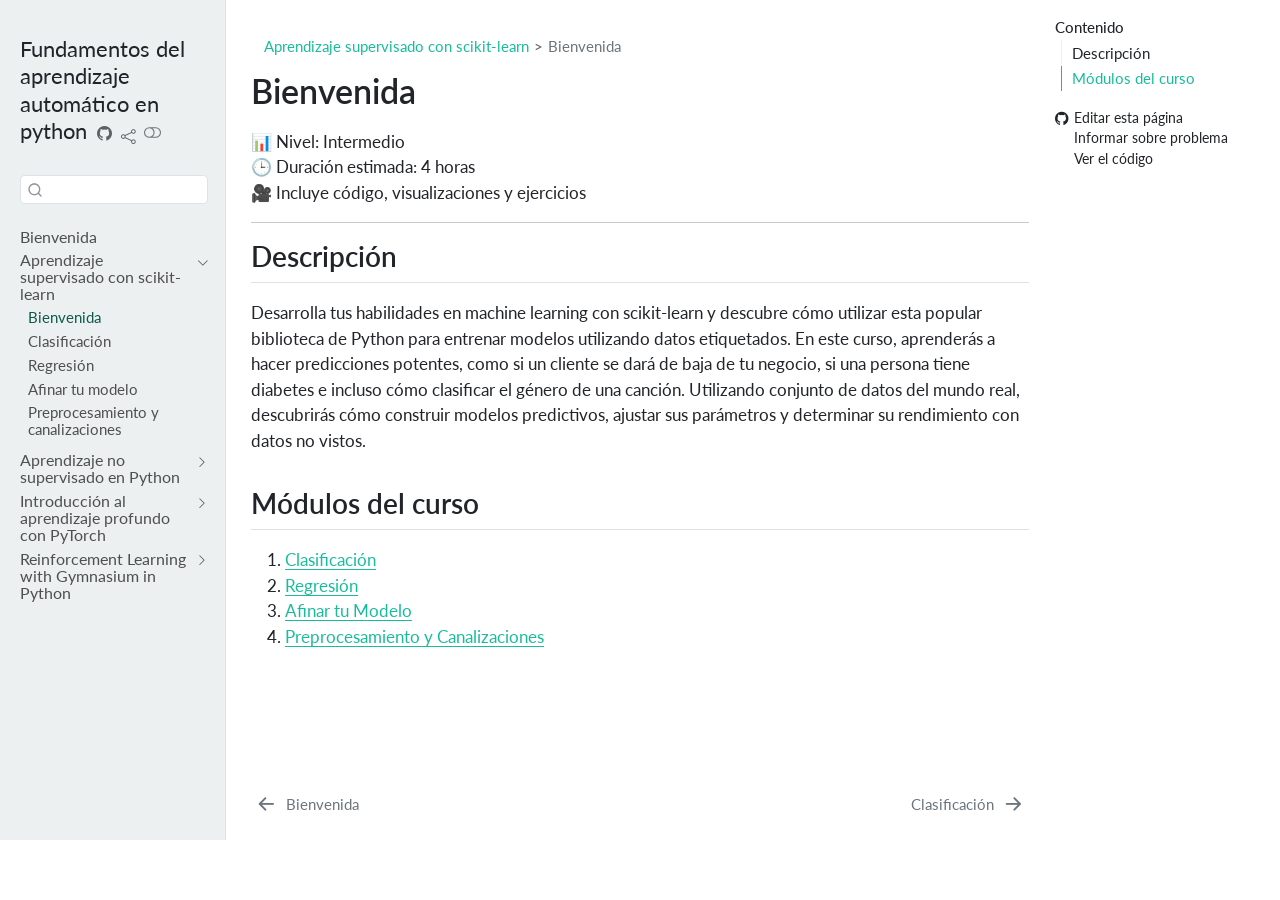
==== commit 0820f3e8: "update" ====
--- a/docs/01_Aprendizaje_supervisado_con_scikitlearn/index.html
+++ b/docs/01_Aprendizaje_supervisado_con_scikitlearn/index.html
@@ -2,7 +2,7 @@
 <html xmlns="http://www.w3.org/1999/xhtml" lang="es" xml:lang="es"><head>
 
 <meta charset="utf-8">
-<meta name="generator" content="quarto-1.7.32">
+<meta name="generator" content="quarto-1.8.27">
 
 <meta name="viewport" content="width=device-width, initial-scale=1.0, user-scalable=yes">
 
@@ -34,18 +34,19 @@
 <link href="../index.html" rel="prev">
 <script src="../site_libs/quarto-html/quarto.js" type="module"></script>
 <script src="../site_libs/quarto-html/tabsets/tabsets.js" type="module"></script>
+<script src="../site_libs/quarto-html/axe/axe-check.js" type="module"></script>
 <script src="../site_libs/quarto-html/popper.min.js"></script>
 <script src="../site_libs/quarto-html/tippy.umd.min.js"></script>
 <script src="../site_libs/quarto-html/anchor.min.js"></script>
 <link href="../site_libs/quarto-html/tippy.css" rel="stylesheet">
-<link href="../site_libs/quarto-html/quarto-syntax-highlighting-37eea08aefeeee20ff55810ff984fec1.css" rel="stylesheet" class="quarto-color-scheme" id="quarto-text-highlighting-styles">
-<link href="../site_libs/quarto-html/quarto-syntax-highlighting-dark-2fef5ea3f8957b3e4ecc936fc74692ca.css" rel="stylesheet" class="quarto-color-scheme quarto-color-alternate" id="quarto-text-highlighting-styles">
-<link href="../site_libs/quarto-html/quarto-syntax-highlighting-37eea08aefeeee20ff55810ff984fec1.css" rel="stylesheet" class="quarto-color-scheme-extra" id="quarto-text-highlighting-styles">
+<link href="../site_libs/quarto-html/quarto-syntax-highlighting-ed96de9b727972fe78a7b5d16c58bf87.css" rel="stylesheet" class="quarto-color-scheme" id="quarto-text-highlighting-styles">
+<link href="../site_libs/quarto-html/quarto-syntax-highlighting-dark-4d9afe2b8d18ee9fa5d0d57b5ed4214d.css" rel="stylesheet" class="quarto-color-scheme quarto-color-alternate" id="quarto-text-highlighting-styles">
+<link href="../site_libs/quarto-html/quarto-syntax-highlighting-ed96de9b727972fe78a7b5d16c58bf87.css" rel="stylesheet" class="quarto-color-scheme-extra" id="quarto-text-highlighting-styles">
 <script src="../site_libs/bootstrap/bootstrap.min.js"></script>
 <link href="../site_libs/bootstrap/bootstrap-icons.css" rel="stylesheet">
-<link href="../site_libs/bootstrap/bootstrap-5e8cc9216a41cce6523c7b1d157767ec.min.css" rel="stylesheet" append-hash="true" class="quarto-color-scheme" id="quarto-bootstrap" data-mode="light">
-<link href="../site_libs/bootstrap/bootstrap-dark-7fdf8adc87078268c1c941beff8fc26f.min.css" rel="stylesheet" append-hash="true" class="quarto-color-scheme quarto-color-alternate" id="quarto-bootstrap" data-mode="dark">
-<link href="../site_libs/bootstrap/bootstrap-5e8cc9216a41cce6523c7b1d157767ec.min.css" rel="stylesheet" append-hash="true" class="quarto-color-scheme-extra" id="quarto-bootstrap" data-mode="light">
+<link href="../site_libs/bootstrap/bootstrap-63075c2b5a729fb82bbb7a1a80e90653.min.css" rel="stylesheet" append-hash="true" class="quarto-color-scheme" id="quarto-bootstrap" data-mode="light">
+<link href="../site_libs/bootstrap/bootstrap-dark-f0afbd6c95f589ea79c3110e65578f87.min.css" rel="stylesheet" append-hash="true" class="quarto-color-scheme quarto-color-alternate" id="quarto-bootstrap" data-mode="dark">
+<link href="../site_libs/bootstrap/bootstrap-63075c2b5a729fb82bbb7a1a80e90653.min.css" rel="stylesheet" append-hash="true" class="quarto-color-scheme-extra" id="quarto-bootstrap" data-mode="light">
 <script id="quarto-search-options" type="application/json">{
   "location": "sidebar",
   "copy-button": false,
@@ -60,7 +61,7 @@
   ],
   "show-item-context": false,
   "language": {
-    "search-no-results-text": "Sin resultados",
+    "search-no-results-text": "No se han encontrado resultados",
     "search-matching-documents-text": "documentos encontrados",
     "search-copy-link-title": "Copiar el enlace en la búsqueda",
     "search-hide-matches-text": "Ocultar resultados adicionales",
@@ -404,7 +405,7 @@
   <li><a href="#descripción" id="toc-descripción" class="nav-link active" data-scroll-target="#descripción">Descripción</a></li>
   <li><a href="#módulos-del-curso" id="toc-módulos-del-curso" class="nav-link" data-scroll-target="#módulos-del-curso">Módulos del curso</a></li>
   </ul>
-<div class="toc-actions"><ul><li><a href="https://github.com/JohnReyes02/fundamentos-aprendizaje-automatico-python/edit/main/01_Aprendizaje_supervisado_con_scikitlearn/index.qmd" class="toc-action"><i class="bi bi-github"></i>Editar esta página</a></li><li><a href="https://github.com/JohnReyes02/fundamentos-aprendizaje-automatico-python/issues/new" class="toc-action"><i class="bi empty"></i>Informar de un problema</a></li><li><a href="https://github.com/JohnReyes02/fundamentos-aprendizaje-automatico-python/blob/main/01_Aprendizaje_supervisado_con_scikitlearn/index.qmd" class="toc-action"><i class="bi empty"></i>Ver el código</a></li></ul></div></nav>
+<div class="toc-actions"><ul><li><a href="https://github.com/JohnReyes02/fundamentos-aprendizaje-automatico-python/edit/main/01_Aprendizaje_supervisado_con_scikitlearn/index.qmd" class="toc-action"><i class="bi bi-github"></i>Editar esta página</a></li><li><a href="https://github.com/JohnReyes02/fundamentos-aprendizaje-automatico-python/issues/new" class="toc-action"><i class="bi empty"></i>Informar sobre problema</a></li><li><a href="https://github.com/JohnReyes02/fundamentos-aprendizaje-automatico-python/blob/main/01_Aprendizaje_supervisado_con_scikitlearn/index.qmd" class="toc-action"><i class="bi empty"></i>Ver el código</a></li></ul></div></nav>
     </div>
 <!-- main -->
 <main class="content" id="quarto-document-content">
@@ -514,13 +515,14 @@
       e.clearSelection();
     }
     const getTextToCopy = function(trigger) {
-        const codeEl = trigger.previousElementSibling.cloneNode(true);
-        for (const childEl of codeEl.children) {
-          if (isCodeAnnotation(childEl)) {
-            childEl.remove();
-          }
-        }
-        return codeEl.innerText;
+      const outerScaffold = trigger.parentElement.cloneNode(true);
+      const codeEl = outerScaffold.querySelector('code');
+      for (const childEl of codeEl.children) {
+        if (isCodeAnnotation(childEl)) {
+          childEl.remove();
+        }
+      }
+      return codeEl.innerText;
     }
     const clipboard = new window.ClipboardJS('.code-copy-button:not([data-in-quarto-modal])', {
       text: getTextToCopy
@@ -879,4 +881,4 @@
 
 
 
-<footer class="footer"><div class="nav-footer"><div class="nav-footer-center"><div class="toc-actions d-sm-block d-md-none"><ul><li><a href="https://github.com/JohnReyes02/fundamentos-aprendizaje-automatico-python/edit/main/01_Aprendizaje_supervisado_con_scikitlearn/index.qmd" class="toc-action"><i class="bi bi-github"></i>Editar esta página</a></li><li><a href="https://github.com/JohnReyes02/fundamentos-aprendizaje-automatico-python/issues/new" class="toc-action"><i class="bi empty"></i>Informar de un problema</a></li><li><a href="https://github.com/JohnReyes02/fundamentos-aprendizaje-automatico-python/blob/main/01_Aprendizaje_supervisado_con_scikitlearn/index.qmd" class="toc-action"><i class="bi empty"></i>Ver el código</a></li></ul></div></div></div></footer></body></html>+<footer class="footer"><div class="nav-footer"><div class="nav-footer-center"><div class="toc-actions d-sm-block d-md-none"><ul><li><a href="https://github.com/JohnReyes02/fundamentos-aprendizaje-automatico-python/edit/main/01_Aprendizaje_supervisado_con_scikitlearn/index.qmd" class="toc-action"><i class="bi bi-github"></i>Editar esta página</a></li><li><a href="https://github.com/JohnReyes02/fundamentos-aprendizaje-automatico-python/issues/new" class="toc-action"><i class="bi empty"></i>Informar sobre problema</a></li><li><a href="https://github.com/JohnReyes02/fundamentos-aprendizaje-automatico-python/blob/main/01_Aprendizaje_supervisado_con_scikitlearn/index.qmd" class="toc-action"><i class="bi empty"></i>Ver el código</a></li></ul></div></div></div></footer></body></html>
--- a/docs/site_libs/quarto-html/quarto-syntax-highlighting-ed96de9b727972fe78a7b5d16c58bf87.css
+++ b/docs/site_libs/quarto-html/quarto-syntax-highlighting-ed96de9b727972fe78a7b5d16c58bf87.css
@@ -0,0 +1,236 @@
+/* quarto syntax highlight colors */
+:root {
+  --quarto-hl-ot-color: #003B4F;
+  --quarto-hl-at-color: #657422;
+  --quarto-hl-ss-color: #20794D;
+  --quarto-hl-an-color: #5E5E5E;
+  --quarto-hl-fu-color: #4758AB;
+  --quarto-hl-st-color: #20794D;
+  --quarto-hl-cf-color: #003B4F;
+  --quarto-hl-op-color: #5E5E5E;
+  --quarto-hl-er-color: #AD0000;
+  --quarto-hl-bn-color: #AD0000;
+  --quarto-hl-al-color: #AD0000;
+  --quarto-hl-va-color: #111111;
+  --quarto-hl-bu-color: inherit;
+  --quarto-hl-ex-color: inherit;
+  --quarto-hl-pp-color: #AD0000;
+  --quarto-hl-in-color: #5E5E5E;
+  --quarto-hl-vs-color: #20794D;
+  --quarto-hl-wa-color: #5E5E5E;
+  --quarto-hl-do-color: #5E5E5E;
+  --quarto-hl-im-color: #00769E;
+  --quarto-hl-ch-color: #20794D;
+  --quarto-hl-dt-color: #AD0000;
+  --quarto-hl-fl-color: #AD0000;
+  --quarto-hl-co-color: #5E5E5E;
+  --quarto-hl-cv-color: #5E5E5E;
+  --quarto-hl-cn-color: #8f5902;
+  --quarto-hl-sc-color: #5E5E5E;
+  --quarto-hl-dv-color: #AD0000;
+  --quarto-hl-kw-color: #003B4F;
+}
+
+/* other quarto variables */
+:root {
+  --quarto-font-monospace: SFMono-Regular, Menlo, Monaco, Consolas, "Liberation Mono", "Courier New", monospace;
+}
+
+/* syntax highlight based on Pandoc's rules */
+pre > code.sourceCode > span {
+  color: #003B4F;
+}
+
+code.sourceCode > span {
+  color: #003B4F;
+}
+
+div.sourceCode,
+div.sourceCode pre.sourceCode {
+  color: #003B4F;
+}
+
+/* Normal */
+code span {
+  color: #003B4F;
+}
+
+/* Alert */
+code span.al {
+  color: #AD0000;
+  font-style: inherit;
+}
+
+/* Annotation */
+code span.an {
+  color: #5E5E5E;
+  font-style: inherit;
+}
+
+/* Attribute */
+code span.at {
+  color: #657422;
+  font-style: inherit;
+}
+
+/* BaseN */
+code span.bn {
+  color: #AD0000;
+  font-style: inherit;
+}
+
+/* BuiltIn */
+code span.bu {
+  font-style: inherit;
+}
+
+/* ControlFlow */
+code span.cf {
+  color: #003B4F;
+  font-weight: bold;
+  font-style: inherit;
+}
+
+/* Char */
+code span.ch {
+  color: #20794D;
+  font-style: inherit;
+}
+
+/* Constant */
+code span.cn {
+  color: #8f5902;
+  font-style: inherit;
+}
+
+/* Comment */
+code span.co {
+  color: #5E5E5E;
+  font-style: inherit;
+}
+
+/* CommentVar */
+code span.cv {
+  color: #5E5E5E;
+  font-style: italic;
+}
+
+/* Documentation */
+code span.do {
+  color: #5E5E5E;
+  font-style: italic;
+}
+
+/* DataType */
+code span.dt {
+  color: #AD0000;
+  font-style: inherit;
+}
+
+/* DecVal */
+code span.dv {
+  color: #AD0000;
+  font-style: inherit;
+}
+
+/* Error */
+code span.er {
+  color: #AD0000;
+  font-style: inherit;
+}
+
+/* Extension */
+code span.ex {
+  font-style: inherit;
+}
+
+/* Float */
+code span.fl {
+  color: #AD0000;
+  font-style: inherit;
+}
+
+/* Function */
+code span.fu {
+  color: #4758AB;
+  font-style: inherit;
+}
+
+/* Import */
+code span.im {
+  color: #00769E;
+  font-style: inherit;
+}
+
+/* Information */
+code span.in {
+  color: #5E5E5E;
+  font-style: inherit;
+}
+
+/* Keyword */
+code span.kw {
+  color: #003B4F;
+  font-weight: bold;
+  font-style: inherit;
+}
+
+/* Operator */
+code span.op {
+  color: #5E5E5E;
+  font-style: inherit;
+}
+
+/* Other */
+code span.ot {
+  color: #003B4F;
+  font-style: inherit;
+}
+
+/* Preprocessor */
+code span.pp {
+  color: #AD0000;
+  font-style: inherit;
+}
+
+/* SpecialChar */
+code span.sc {
+  color: #5E5E5E;
+  font-style: inherit;
+}
+
+/* SpecialString */
+code span.ss {
+  color: #20794D;
+  font-style: inherit;
+}
+
+/* String */
+code span.st {
+  color: #20794D;
+  font-style: inherit;
+}
+
+/* Variable */
+code span.va {
+  color: #111111;
+  font-style: inherit;
+}
+
+/* VerbatimString */
+code span.vs {
+  color: #20794D;
+  font-style: inherit;
+}
+
+/* Warning */
+code span.wa {
+  color: #5E5E5E;
+  font-style: italic;
+}
+
+.prevent-inlining {
+  content: "</";
+}
+
+/*# sourceMappingURL=0920dd6d7437995b8cdf7429764427b1.css.map */
--- a/docs/site_libs/quarto-html/quarto-syntax-highlighting-dark-4d9afe2b8d18ee9fa5d0d57b5ed4214d.css
+++ b/docs/site_libs/quarto-html/quarto-syntax-highlighting-dark-4d9afe2b8d18ee9fa5d0d57b5ed4214d.css
@@ -0,0 +1,219 @@
+/* quarto syntax highlight colors */
+:root {
+  --quarto-hl-al-color: #f07178;
+  --quarto-hl-an-color: #d4d0ab;
+  --quarto-hl-at-color: #00e0e0;
+  --quarto-hl-bn-color: #d4d0ab;
+  --quarto-hl-bu-color: #abe338;
+  --quarto-hl-ch-color: #abe338;
+  --quarto-hl-co-color: #f8f8f2;
+  --quarto-hl-cv-color: #ffd700;
+  --quarto-hl-cn-color: #ffd700;
+  --quarto-hl-cf-color: #ffa07a;
+  --quarto-hl-dt-color: #ffa07a;
+  --quarto-hl-dv-color: #d4d0ab;
+  --quarto-hl-do-color: #f8f8f2;
+  --quarto-hl-er-color: #f07178;
+  --quarto-hl-ex-color: #00e0e0;
+  --quarto-hl-fl-color: #d4d0ab;
+  --quarto-hl-fu-color: #ffa07a;
+  --quarto-hl-im-color: #abe338;
+  --quarto-hl-in-color: #d4d0ab;
+  --quarto-hl-kw-color: #ffa07a;
+  --quarto-hl-op-color: #ffa07a;
+  --quarto-hl-ot-color: #00e0e0;
+  --quarto-hl-pp-color: #dcc6e0;
+  --quarto-hl-re-color: #00e0e0;
+  --quarto-hl-sc-color: #abe338;
+  --quarto-hl-ss-color: #abe338;
+  --quarto-hl-st-color: #abe338;
+  --quarto-hl-va-color: #00e0e0;
+  --quarto-hl-vs-color: #abe338;
+  --quarto-hl-wa-color: #dcc6e0;
+}
+
+/* other quarto variables */
+:root {
+  --quarto-font-monospace: SFMono-Regular, Menlo, Monaco, Consolas, "Liberation Mono", "Courier New", monospace;
+}
+
+/* syntax highlight based on Pandoc's rules */
+pre > code.sourceCode > span {
+  color: #f8f8f2;
+}
+
+code.sourceCode > span {
+  color: #f8f8f2;
+}
+
+div.sourceCode,
+div.sourceCode pre.sourceCode {
+  color: #f8f8f2;
+}
+
+/* Normal */
+code span {
+  color: #f8f8f2;
+}
+
+/* Alert */
+code span.al {
+  color: #f07178;
+}
+
+/* Annotation */
+code span.an {
+  color: #d4d0ab;
+}
+
+/* Attribute */
+code span.at {
+  color: #00e0e0;
+}
+
+/* BaseN */
+code span.bn {
+  color: #d4d0ab;
+}
+
+/* BuiltIn */
+code span.bu {
+  color: #abe338;
+}
+
+/* ControlFlow */
+code span.cf {
+  font-weight: bold;
+  color: #ffa07a;
+}
+
+/* Char */
+code span.ch {
+  color: #abe338;
+}
+
+/* Constant */
+code span.cn {
+  color: #ffd700;
+}
+
+/* Comment */
+code span.co {
+  font-style: italic;
+  color: #f8f8f2;
+}
+
+/* CommentVar */
+code span.cv {
+  color: #ffd700;
+}
+
+/* Documentation */
+code span.do {
+  color: #f8f8f2;
+}
+
+/* DataType */
+code span.dt {
+  color: #ffa07a;
+}
+
+/* DecVal */
+code span.dv {
+  color: #d4d0ab;
+}
+
+/* Error */
+code span.er {
+  color: #f07178;
+  text-decoration: underline;
+}
+
+/* Extension */
+code span.ex {
+  font-weight: bold;
+  color: #00e0e0;
+}
+
+/* Float */
+code span.fl {
+  color: #d4d0ab;
+}
+
+/* Function */
+code span.fu {
+  color: #ffa07a;
+}
+
+/* Import */
+code span.im {
+  color: #abe338;
+}
+
+/* Information */
+code span.in {
+  color: #d4d0ab;
+}
+
+/* Keyword */
+code span.kw {
+  font-weight: bold;
+  color: #ffa07a;
+}
+
+/* Operator */
+code span.op {
+  color: #ffa07a;
+}
+
+/* Other */
+code span.ot {
+  color: #00e0e0;
+}
+
+/* Preprocessor */
+code span.pp {
+  color: #dcc6e0;
+}
+
+/* RegionMarker */
+code span.re {
+  background-color: #f8f8f2;
+  color: #00e0e0;
+}
+
+/* SpecialChar */
+code span.sc {
+  color: #abe338;
+}
+
+/* SpecialString */
+code span.ss {
+  color: #abe338;
+}
+
+/* String */
+code span.st {
+  color: #abe338;
+}
+
+/* Variable */
+code span.va {
+  color: #00e0e0;
+}
+
+/* VerbatimString */
+code span.vs {
+  color: #abe338;
+}
+
+/* Warning */
+code span.wa {
+  color: #dcc6e0;
+}
+
+.prevent-inlining {
+  content: "</";
+}
+
+/*# sourceMappingURL=86edf53ecdff796acf02dbceed379426.css.map */
--- a/docs/site_libs/quarto-html/quarto-syntax-highlighting-ed96de9b727972fe78a7b5d16c58bf87.css
+++ b/docs/site_libs/quarto-html/quarto-syntax-highlighting-ed96de9b727972fe78a7b5d16c58bf87.css
@@ -0,0 +1,236 @@
+/* quarto syntax highlight colors */
+:root {
+  --quarto-hl-ot-color: #003B4F;
+  --quarto-hl-at-color: #657422;
+  --quarto-hl-ss-color: #20794D;
+  --quarto-hl-an-color: #5E5E5E;
+  --quarto-hl-fu-color: #4758AB;
+  --quarto-hl-st-color: #20794D;
+  --quarto-hl-cf-color: #003B4F;
+  --quarto-hl-op-color: #5E5E5E;
+  --quarto-hl-er-color: #AD0000;
+  --quarto-hl-bn-color: #AD0000;
+  --quarto-hl-al-color: #AD0000;
+  --quarto-hl-va-color: #111111;
+  --quarto-hl-bu-color: inherit;
+  --quarto-hl-ex-color: inherit;
+  --quarto-hl-pp-color: #AD0000;
+  --quarto-hl-in-color: #5E5E5E;
+  --quarto-hl-vs-color: #20794D;
+  --quarto-hl-wa-color: #5E5E5E;
+  --quarto-hl-do-color: #5E5E5E;
+  --quarto-hl-im-color: #00769E;
+  --quarto-hl-ch-color: #20794D;
+  --quarto-hl-dt-color: #AD0000;
+  --quarto-hl-fl-color: #AD0000;
+  --quarto-hl-co-color: #5E5E5E;
+  --quarto-hl-cv-color: #5E5E5E;
+  --quarto-hl-cn-color: #8f5902;
+  --quarto-hl-sc-color: #5E5E5E;
+  --quarto-hl-dv-color: #AD0000;
+  --quarto-hl-kw-color: #003B4F;
+}
+
+/* other quarto variables */
+:root {
+  --quarto-font-monospace: SFMono-Regular, Menlo, Monaco, Consolas, "Liberation Mono", "Courier New", monospace;
+}
+
+/* syntax highlight based on Pandoc's rules */
+pre > code.sourceCode > span {
+  color: #003B4F;
+}
+
+code.sourceCode > span {
+  color: #003B4F;
+}
+
+div.sourceCode,
+div.sourceCode pre.sourceCode {
+  color: #003B4F;
+}
+
+/* Normal */
+code span {
+  color: #003B4F;
+}
+
+/* Alert */
+code span.al {
+  color: #AD0000;
+  font-style: inherit;
+}
+
+/* Annotation */
+code span.an {
+  color: #5E5E5E;
+  font-style: inherit;
+}
+
+/* Attribute */
+code span.at {
+  color: #657422;
+  font-style: inherit;
+}
+
+/* BaseN */
+code span.bn {
+  color: #AD0000;
+  font-style: inherit;
+}
+
+/* BuiltIn */
+code span.bu {
+  font-style: inherit;
+}
+
+/* ControlFlow */
+code span.cf {
+  color: #003B4F;
+  font-weight: bold;
+  font-style: inherit;
+}
+
+/* Char */
+code span.ch {
+  color: #20794D;
+  font-style: inherit;
+}
+
+/* Constant */
+code span.cn {
+  color: #8f5902;
+  font-style: inherit;
+}
+
+/* Comment */
+code span.co {
+  color: #5E5E5E;
+  font-style: inherit;
+}
+
+/* CommentVar */
+code span.cv {
+  color: #5E5E5E;
+  font-style: italic;
+}
+
+/* Documentation */
+code span.do {
+  color: #5E5E5E;
+  font-style: italic;
+}
+
+/* DataType */
+code span.dt {
+  color: #AD0000;
+  font-style: inherit;
+}
+
+/* DecVal */
+code span.dv {
+  color: #AD0000;
+  font-style: inherit;
+}
+
+/* Error */
+code span.er {
+  color: #AD0000;
+  font-style: inherit;
+}
+
+/* Extension */
+code span.ex {
+  font-style: inherit;
+}
+
+/* Float */
+code span.fl {
+  color: #AD0000;
+  font-style: inherit;
+}
+
+/* Function */
+code span.fu {
+  color: #4758AB;
+  font-style: inherit;
+}
+
+/* Import */
+code span.im {
+  color: #00769E;
+  font-style: inherit;
+}
+
+/* Information */
+code span.in {
+  color: #5E5E5E;
+  font-style: inherit;
+}
+
+/* Keyword */
+code span.kw {
+  color: #003B4F;
+  font-weight: bold;
+  font-style: inherit;
+}
+
+/* Operator */
+code span.op {
+  color: #5E5E5E;
+  font-style: inherit;
+}
+
+/* Other */
+code span.ot {
+  color: #003B4F;
+  font-style: inherit;
+}
+
+/* Preprocessor */
+code span.pp {
+  color: #AD0000;
+  font-style: inherit;
+}
+
+/* SpecialChar */
+code span.sc {
+  color: #5E5E5E;
+  font-style: inherit;
+}
+
+/* SpecialString */
+code span.ss {
+  color: #20794D;
+  font-style: inherit;
+}
+
+/* String */
+code span.st {
+  color: #20794D;
+  font-style: inherit;
+}
+
+/* Variable */
+code span.va {
+  color: #111111;
+  font-style: inherit;
+}
+
+/* VerbatimString */
+code span.vs {
+  color: #20794D;
+  font-style: inherit;
+}
+
+/* Warning */
+code span.wa {
+  color: #5E5E5E;
+  font-style: italic;
+}
+
+.prevent-inlining {
+  content: "</";
+}
+
+/*# sourceMappingURL=0920dd6d7437995b8cdf7429764427b1.css.map */
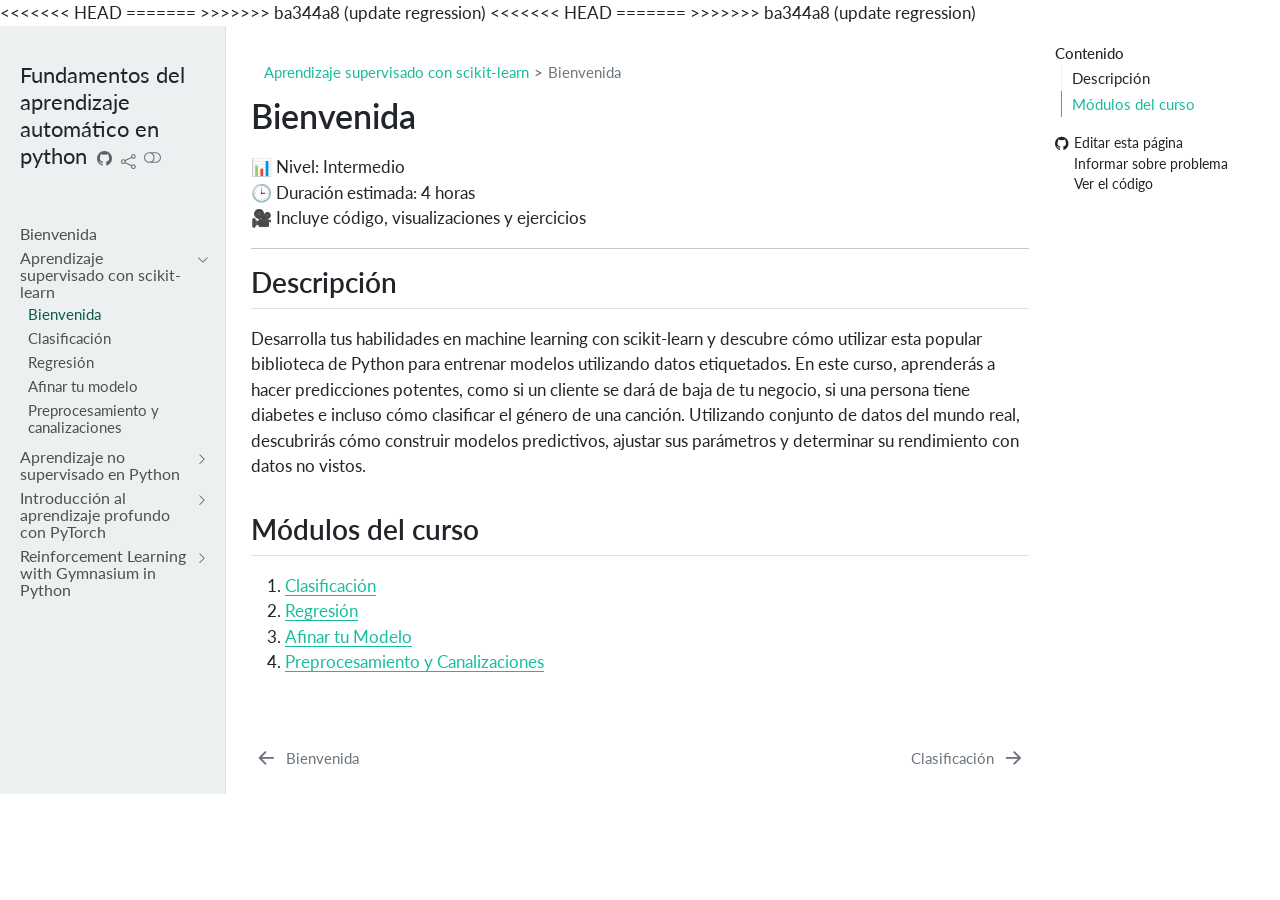
==== commit 95e0bc65: "cambios locales" ====
--- a/docs/01_Aprendizaje_supervisado_con_scikitlearn/index.html
+++ b/docs/01_Aprendizaje_supervisado_con_scikitlearn/index.html
@@ -2,17 +2,27 @@
 <html xmlns="http://www.w3.org/1999/xhtml" lang="es" xml:lang="es"><head>
 
 <meta charset="utf-8">
+<<<<<<< HEAD
 <meta name="generator" content="quarto-1.8.27">
+=======
+<meta name="generator" content="quarto-1.10.18">
+>>>>>>> ba344a8 (update regression)
 
 <meta name="viewport" content="width=device-width, initial-scale=1.0, user-scalable=yes">
 
 
 <title>Bienvenida – Fundamentos del aprendizaje automático en python</title>
 <style>
-code{white-space: pre-wrap;}
+/* Default styles provided by pandoc.
+** See https://pandoc.org/MANUAL.html#variables-for-html for config info.
+*/
 span.smallcaps{font-variant: small-caps;}
-div.columns{display: flex; gap: min(4vw, 1.5em);}
-div.column{flex: auto; overflow-x: auto;}
+div.columns{display: flex; gap: 1.5em;}
+div.column{flex: auto;}
+@media screen {
+div.columns{gap: min(4vw, 1.5em);}
+div.column{overflow-x: auto;}
+}
 div.hanging-indent{margin-left: 1.5em; text-indent: -1.5em;}
 ul.task-list{list-style: none;}
 ul.task-list li input[type="checkbox"] {
@@ -39,6 +49,7 @@
 <script src="../site_libs/quarto-html/tippy.umd.min.js"></script>
 <script src="../site_libs/quarto-html/anchor.min.js"></script>
 <link href="../site_libs/quarto-html/tippy.css" rel="stylesheet">
+<<<<<<< HEAD
 <link href="../site_libs/quarto-html/quarto-syntax-highlighting-ed96de9b727972fe78a7b5d16c58bf87.css" rel="stylesheet" class="quarto-color-scheme" id="quarto-text-highlighting-styles">
 <link href="../site_libs/quarto-html/quarto-syntax-highlighting-dark-4d9afe2b8d18ee9fa5d0d57b5ed4214d.css" rel="stylesheet" class="quarto-color-scheme quarto-color-alternate" id="quarto-text-highlighting-styles">
 <link href="../site_libs/quarto-html/quarto-syntax-highlighting-ed96de9b727972fe78a7b5d16c58bf87.css" rel="stylesheet" class="quarto-color-scheme-extra" id="quarto-text-highlighting-styles">
@@ -47,6 +58,16 @@
 <link href="../site_libs/bootstrap/bootstrap-63075c2b5a729fb82bbb7a1a80e90653.min.css" rel="stylesheet" append-hash="true" class="quarto-color-scheme" id="quarto-bootstrap" data-mode="light">
 <link href="../site_libs/bootstrap/bootstrap-dark-f0afbd6c95f589ea79c3110e65578f87.min.css" rel="stylesheet" append-hash="true" class="quarto-color-scheme quarto-color-alternate" id="quarto-bootstrap" data-mode="dark">
 <link href="../site_libs/bootstrap/bootstrap-63075c2b5a729fb82bbb7a1a80e90653.min.css" rel="stylesheet" append-hash="true" class="quarto-color-scheme-extra" id="quarto-bootstrap" data-mode="light">
+=======
+<link href="../site_libs/quarto-html/quarto-syntax-highlighting-64a204ab8560d761af7679ceaba22944.css" rel="stylesheet" class="quarto-color-scheme" id="quarto-text-highlighting-styles">
+<link href="../site_libs/quarto-html/quarto-syntax-highlighting-dark-b85bc7c33db8c58e0ec93c3465666fed.css" rel="stylesheet" class="quarto-color-scheme quarto-color-alternate" id="quarto-text-highlighting-styles">
+<link href="../site_libs/quarto-html/quarto-syntax-highlighting-64a204ab8560d761af7679ceaba22944.css" rel="stylesheet" class="quarto-color-scheme-extra" id="quarto-text-highlighting-styles">
+<script src="../site_libs/bootstrap/bootstrap.min.js"></script>
+<link href="../site_libs/bootstrap/bootstrap-icons.css" rel="stylesheet">
+<link href="../site_libs/bootstrap/bootstrap-b9e8d9863b7928896e96ff6494065671.min.css" rel="stylesheet" append-hash="true" class="quarto-color-scheme" id="quarto-bootstrap" data-mode="light">
+<link href="../site_libs/bootstrap/bootstrap-dark-0f9678be0cef61336d3a7452e3fb1390.min.css" rel="stylesheet" append-hash="true" class="quarto-color-scheme quarto-color-alternate" id="quarto-bootstrap" data-mode="dark">
+<link href="../site_libs/bootstrap/bootstrap-b9e8d9863b7928896e96ff6494065671.min.css" rel="stylesheet" append-hash="true" class="quarto-color-scheme-extra" id="quarto-bootstrap" data-mode="light">
+>>>>>>> ba344a8 (update regression)
 <script id="quarto-search-options" type="application/json">{
   "location": "sidebar",
   "copy-button": false,
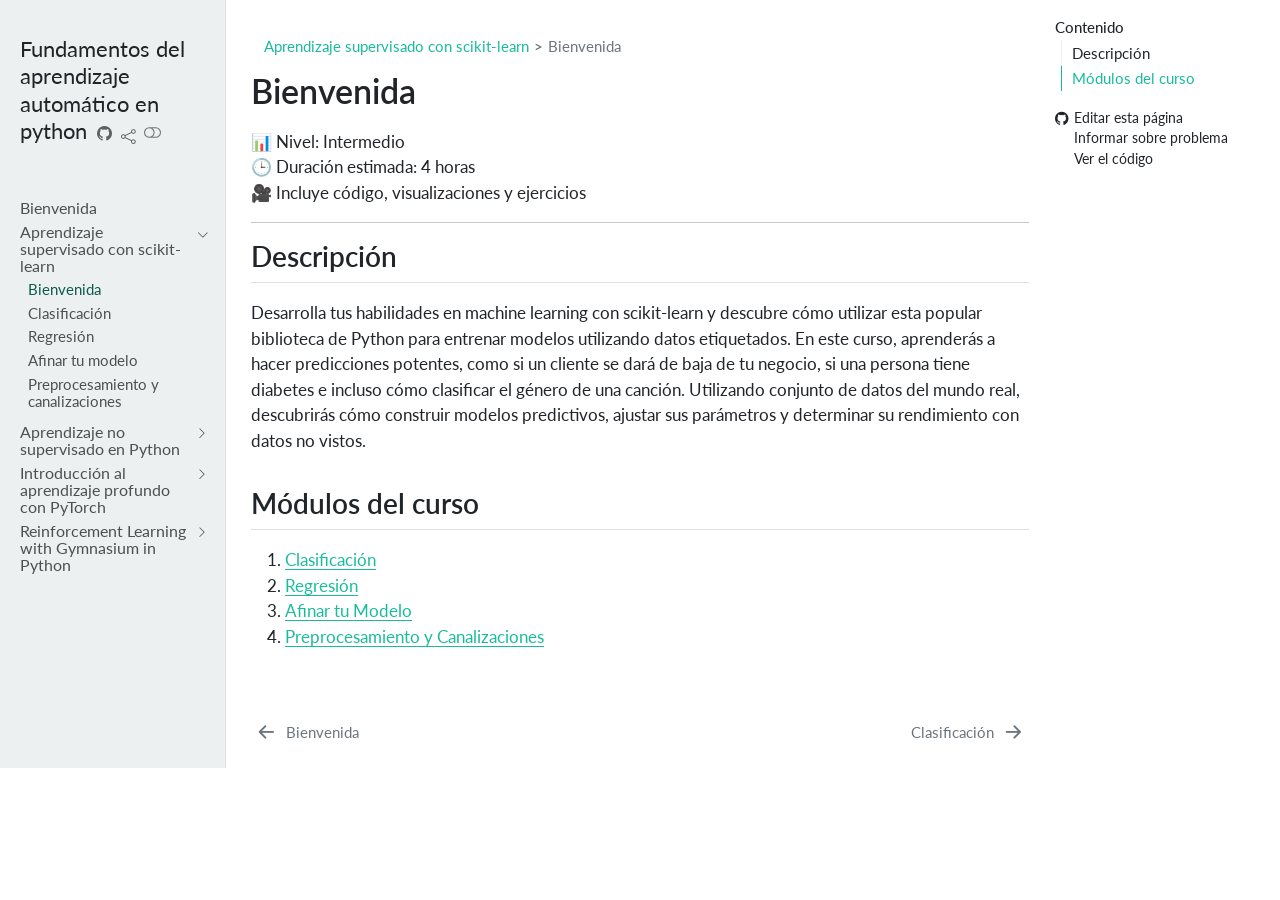
==== commit 0f4e89f2: "actualiza macbook" ====
--- a/docs/01_Aprendizaje_supervisado_con_scikitlearn/index.html
+++ b/docs/01_Aprendizaje_supervisado_con_scikitlearn/index.html
@@ -2,11 +2,7 @@
 <html xmlns="http://www.w3.org/1999/xhtml" lang="es" xml:lang="es"><head>
 
 <meta charset="utf-8">
-<<<<<<< HEAD
-<meta name="generator" content="quarto-1.8.27">
-=======
 <meta name="generator" content="quarto-1.10.18">
->>>>>>> ba344a8 (update regression)
 
 <meta name="viewport" content="width=device-width, initial-scale=1.0, user-scalable=yes">
 
@@ -44,21 +40,10 @@
 <link href="../index.html" rel="prev">
 <script src="../site_libs/quarto-html/quarto.js" type="module"></script>
 <script src="../site_libs/quarto-html/tabsets/tabsets.js" type="module"></script>
-<script src="../site_libs/quarto-html/axe/axe-check.js" type="module"></script>
 <script src="../site_libs/quarto-html/popper.min.js"></script>
 <script src="../site_libs/quarto-html/tippy.umd.min.js"></script>
 <script src="../site_libs/quarto-html/anchor.min.js"></script>
 <link href="../site_libs/quarto-html/tippy.css" rel="stylesheet">
-<<<<<<< HEAD
-<link href="../site_libs/quarto-html/quarto-syntax-highlighting-ed96de9b727972fe78a7b5d16c58bf87.css" rel="stylesheet" class="quarto-color-scheme" id="quarto-text-highlighting-styles">
-<link href="../site_libs/quarto-html/quarto-syntax-highlighting-dark-4d9afe2b8d18ee9fa5d0d57b5ed4214d.css" rel="stylesheet" class="quarto-color-scheme quarto-color-alternate" id="quarto-text-highlighting-styles">
-<link href="../site_libs/quarto-html/quarto-syntax-highlighting-ed96de9b727972fe78a7b5d16c58bf87.css" rel="stylesheet" class="quarto-color-scheme-extra" id="quarto-text-highlighting-styles">
-<script src="../site_libs/bootstrap/bootstrap.min.js"></script>
-<link href="../site_libs/bootstrap/bootstrap-icons.css" rel="stylesheet">
-<link href="../site_libs/bootstrap/bootstrap-63075c2b5a729fb82bbb7a1a80e90653.min.css" rel="stylesheet" append-hash="true" class="quarto-color-scheme" id="quarto-bootstrap" data-mode="light">
-<link href="../site_libs/bootstrap/bootstrap-dark-f0afbd6c95f589ea79c3110e65578f87.min.css" rel="stylesheet" append-hash="true" class="quarto-color-scheme quarto-color-alternate" id="quarto-bootstrap" data-mode="dark">
-<link href="../site_libs/bootstrap/bootstrap-63075c2b5a729fb82bbb7a1a80e90653.min.css" rel="stylesheet" append-hash="true" class="quarto-color-scheme-extra" id="quarto-bootstrap" data-mode="light">
-=======
 <link href="../site_libs/quarto-html/quarto-syntax-highlighting-64a204ab8560d761af7679ceaba22944.css" rel="stylesheet" class="quarto-color-scheme" id="quarto-text-highlighting-styles">
 <link href="../site_libs/quarto-html/quarto-syntax-highlighting-dark-b85bc7c33db8c58e0ec93c3465666fed.css" rel="stylesheet" class="quarto-color-scheme quarto-color-alternate" id="quarto-text-highlighting-styles">
 <link href="../site_libs/quarto-html/quarto-syntax-highlighting-64a204ab8560d761af7679ceaba22944.css" rel="stylesheet" class="quarto-color-scheme-extra" id="quarto-text-highlighting-styles">
@@ -67,7 +52,6 @@
 <link href="../site_libs/bootstrap/bootstrap-b9e8d9863b7928896e96ff6494065671.min.css" rel="stylesheet" append-hash="true" class="quarto-color-scheme" id="quarto-bootstrap" data-mode="light">
 <link href="../site_libs/bootstrap/bootstrap-dark-0f9678be0cef61336d3a7452e3fb1390.min.css" rel="stylesheet" append-hash="true" class="quarto-color-scheme quarto-color-alternate" id="quarto-bootstrap" data-mode="dark">
 <link href="../site_libs/bootstrap/bootstrap-b9e8d9863b7928896e96ff6494065671.min.css" rel="stylesheet" append-hash="true" class="quarto-color-scheme-extra" id="quarto-bootstrap" data-mode="light">
->>>>>>> ba344a8 (update regression)
 <script id="quarto-search-options" type="application/json">{
   "location": "sidebar",
   "copy-button": false,
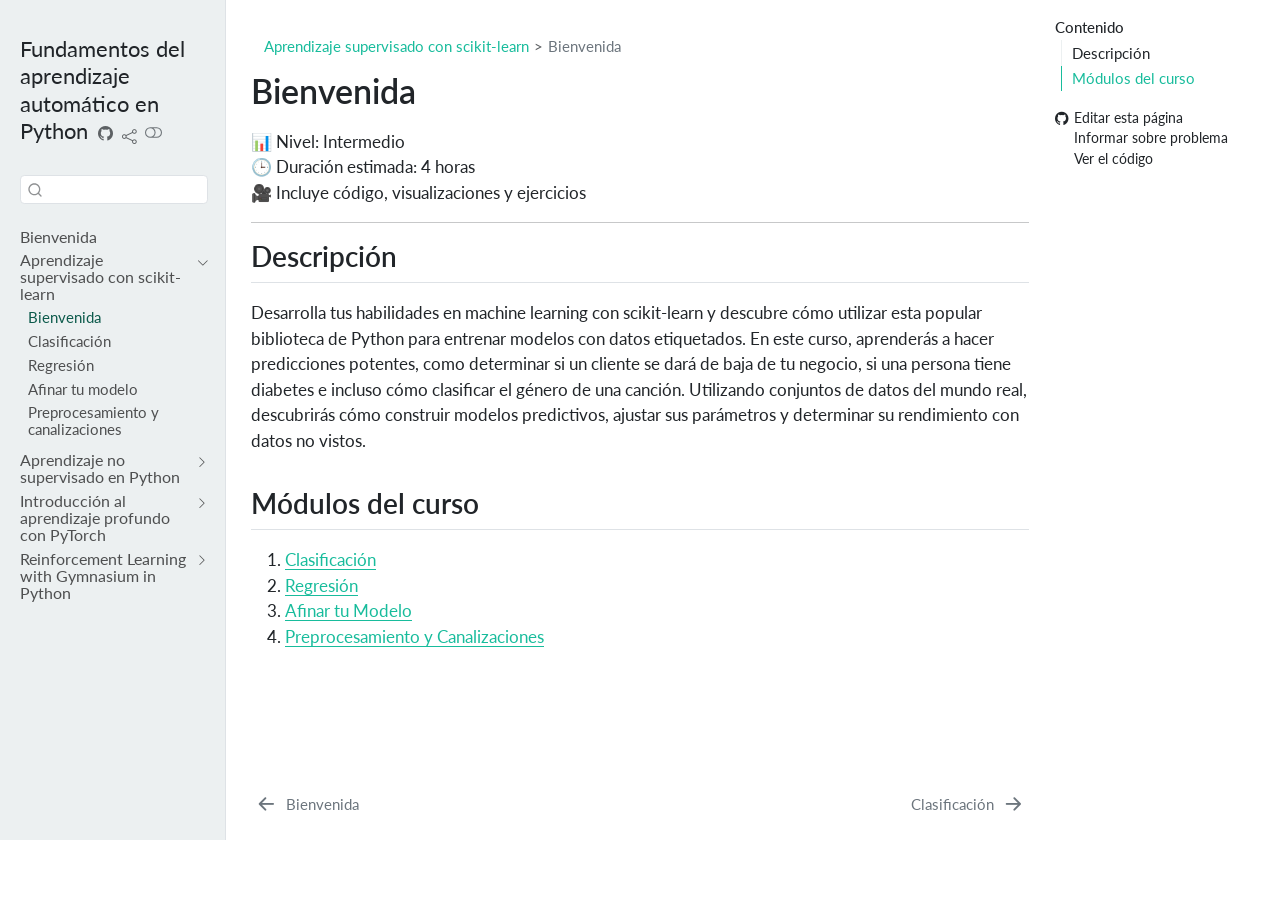
==== commit b33fead1: "WIP: avances de la Mac mini antes de sincronizar" ====
--- a/docs/01_Aprendizaje_supervisado_con_scikitlearn/index.html
+++ b/docs/01_Aprendizaje_supervisado_con_scikitlearn/index.html
@@ -2,23 +2,17 @@
 <html xmlns="http://www.w3.org/1999/xhtml" lang="es" xml:lang="es"><head>
 
 <meta charset="utf-8">
-<meta name="generator" content="quarto-1.10.18">
+<meta name="generator" content="quarto-1.8.27">
 
 <meta name="viewport" content="width=device-width, initial-scale=1.0, user-scalable=yes">
 
 
-<title>Bienvenida – Fundamentos del aprendizaje automático en python</title>
+<title>Bienvenida – Fundamentos del aprendizaje automático en Python</title>
 <style>
-/* Default styles provided by pandoc.
-** See https://pandoc.org/MANUAL.html#variables-for-html for config info.
-*/
+code{white-space: pre-wrap;}
 span.smallcaps{font-variant: small-caps;}
-div.columns{display: flex; gap: 1.5em;}
-div.column{flex: auto;}
-@media screen {
-div.columns{gap: min(4vw, 1.5em);}
-div.column{overflow-x: auto;}
-}
+div.columns{display: flex; gap: min(4vw, 1.5em);}
+div.column{flex: auto; overflow-x: auto;}
 div.hanging-indent{margin-left: 1.5em; text-indent: -1.5em;}
 ul.task-list{list-style: none;}
 ul.task-list li input[type="checkbox"] {
@@ -40,18 +34,19 @@
 <link href="../index.html" rel="prev">
 <script src="../site_libs/quarto-html/quarto.js" type="module"></script>
 <script src="../site_libs/quarto-html/tabsets/tabsets.js" type="module"></script>
+<script src="../site_libs/quarto-html/axe/axe-check.js" type="module"></script>
 <script src="../site_libs/quarto-html/popper.min.js"></script>
 <script src="../site_libs/quarto-html/tippy.umd.min.js"></script>
 <script src="../site_libs/quarto-html/anchor.min.js"></script>
 <link href="../site_libs/quarto-html/tippy.css" rel="stylesheet">
-<link href="../site_libs/quarto-html/quarto-syntax-highlighting-64a204ab8560d761af7679ceaba22944.css" rel="stylesheet" class="quarto-color-scheme" id="quarto-text-highlighting-styles">
-<link href="../site_libs/quarto-html/quarto-syntax-highlighting-dark-b85bc7c33db8c58e0ec93c3465666fed.css" rel="stylesheet" class="quarto-color-scheme quarto-color-alternate" id="quarto-text-highlighting-styles">
-<link href="../site_libs/quarto-html/quarto-syntax-highlighting-64a204ab8560d761af7679ceaba22944.css" rel="stylesheet" class="quarto-color-scheme-extra" id="quarto-text-highlighting-styles">
+<link href="../site_libs/quarto-html/quarto-syntax-highlighting-ed96de9b727972fe78a7b5d16c58bf87.css" rel="stylesheet" class="quarto-color-scheme" id="quarto-text-highlighting-styles">
+<link href="../site_libs/quarto-html/quarto-syntax-highlighting-dark-4d9afe2b8d18ee9fa5d0d57b5ed4214d.css" rel="stylesheet" class="quarto-color-scheme quarto-color-alternate" id="quarto-text-highlighting-styles">
+<link href="../site_libs/quarto-html/quarto-syntax-highlighting-ed96de9b727972fe78a7b5d16c58bf87.css" rel="stylesheet" class="quarto-color-scheme-extra" id="quarto-text-highlighting-styles">
 <script src="../site_libs/bootstrap/bootstrap.min.js"></script>
 <link href="../site_libs/bootstrap/bootstrap-icons.css" rel="stylesheet">
-<link href="../site_libs/bootstrap/bootstrap-b9e8d9863b7928896e96ff6494065671.min.css" rel="stylesheet" append-hash="true" class="quarto-color-scheme" id="quarto-bootstrap" data-mode="light">
-<link href="../site_libs/bootstrap/bootstrap-dark-0f9678be0cef61336d3a7452e3fb1390.min.css" rel="stylesheet" append-hash="true" class="quarto-color-scheme quarto-color-alternate" id="quarto-bootstrap" data-mode="dark">
-<link href="../site_libs/bootstrap/bootstrap-b9e8d9863b7928896e96ff6494065671.min.css" rel="stylesheet" append-hash="true" class="quarto-color-scheme-extra" id="quarto-bootstrap" data-mode="light">
+<link href="../site_libs/bootstrap/bootstrap-63075c2b5a729fb82bbb7a1a80e90653.min.css" rel="stylesheet" append-hash="true" class="quarto-color-scheme" id="quarto-bootstrap" data-mode="light">
+<link href="../site_libs/bootstrap/bootstrap-dark-f0afbd6c95f589ea79c3110e65578f87.min.css" rel="stylesheet" append-hash="true" class="quarto-color-scheme quarto-color-alternate" id="quarto-bootstrap" data-mode="dark">
+<link href="../site_libs/bootstrap/bootstrap-63075c2b5a729fb82bbb7a1a80e90653.min.css" rel="stylesheet" append-hash="true" class="quarto-color-scheme-extra" id="quarto-bootstrap" data-mode="light">
 <script id="quarto-search-options" type="application/json">{
   "location": "sidebar",
   "copy-button": false,
@@ -269,7 +264,7 @@
   <nav id="quarto-sidebar" class="sidebar collapse collapse-horizontal quarto-sidebar-collapse-item sidebar-navigation docked overflow-auto">
     <div class="pt-lg-2 mt-2 text-left sidebar-header">
     <div class="sidebar-title mb-0 py-0">
-      <a href="../">Fundamentos del aprendizaje automático en python</a> 
+      <a href="../">Fundamentos del aprendizaje automático en Python</a> 
         <div class="sidebar-tools-main tools-wide">
     <a href="https://github.com/JohnReyes02/fundamentos-aprendizaje-automatico-python" title="Ejecutar el código" class="quarto-navigation-tool px-1" aria-label="Ejecutar el código"><i class="bi bi-github"></i></a>
     <div class="dropdown">
@@ -441,7 +436,7 @@
 <hr>
 <section id="descripción" class="level2">
 <h2 class="anchored" data-anchor-id="descripción">Descripción</h2>
-<p>Desarrolla tus habilidades en machine learning con scikit-learn y descubre cómo utilizar esta popular biblioteca de Python para entrenar modelos utilizando datos etiquetados. En este curso, aprenderás a hacer predicciones potentes, como si un cliente se dará de baja de tu negocio, si una persona tiene diabetes e incluso cómo clasificar el género de una canción. Utilizando conjunto de datos del mundo real, descubrirás cómo construir modelos predictivos, ajustar sus parámetros y determinar su rendimiento con datos no vistos.</p>
+<p>Desarrolla tus habilidades en machine learning con scikit-learn y descubre cómo utilizar esta popular biblioteca de Python para entrenar modelos con datos etiquetados. En este curso, aprenderás a hacer predicciones potentes, como determinar si un cliente se dará de baja de tu negocio, si una persona tiene diabetes e incluso cómo clasificar el género de una canción. Utilizando conjuntos de datos del mundo real, descubrirás cómo construir modelos predictivos, ajustar sus parámetros y determinar su rendimiento con datos no vistos.</p>
 </section>
 <section id="módulos-del-curso" class="level2">
 <h2 class="anchored" data-anchor-id="módulos-del-curso">Módulos del curso</h2>
--- a/docs/site_libs/quarto-html/quarto-syntax-highlighting-ed96de9b727972fe78a7b5d16c58bf87.css
+++ b/docs/site_libs/quarto-html/quarto-syntax-highlighting-ed96de9b727972fe78a7b5d16c58bf87.css
@@ -0,0 +1,236 @@
+/* quarto syntax highlight colors */
+:root {
+  --quarto-hl-ot-color: #003B4F;
+  --quarto-hl-at-color: #657422;
+  --quarto-hl-ss-color: #20794D;
+  --quarto-hl-an-color: #5E5E5E;
+  --quarto-hl-fu-color: #4758AB;
+  --quarto-hl-st-color: #20794D;
+  --quarto-hl-cf-color: #003B4F;
+  --quarto-hl-op-color: #5E5E5E;
+  --quarto-hl-er-color: #AD0000;
+  --quarto-hl-bn-color: #AD0000;
+  --quarto-hl-al-color: #AD0000;
+  --quarto-hl-va-color: #111111;
+  --quarto-hl-bu-color: inherit;
+  --quarto-hl-ex-color: inherit;
+  --quarto-hl-pp-color: #AD0000;
+  --quarto-hl-in-color: #5E5E5E;
+  --quarto-hl-vs-color: #20794D;
+  --quarto-hl-wa-color: #5E5E5E;
+  --quarto-hl-do-color: #5E5E5E;
+  --quarto-hl-im-color: #00769E;
+  --quarto-hl-ch-color: #20794D;
+  --quarto-hl-dt-color: #AD0000;
+  --quarto-hl-fl-color: #AD0000;
+  --quarto-hl-co-color: #5E5E5E;
+  --quarto-hl-cv-color: #5E5E5E;
+  --quarto-hl-cn-color: #8f5902;
+  --quarto-hl-sc-color: #5E5E5E;
+  --quarto-hl-dv-color: #AD0000;
+  --quarto-hl-kw-color: #003B4F;
+}
+
+/* other quarto variables */
+:root {
+  --quarto-font-monospace: SFMono-Regular, Menlo, Monaco, Consolas, "Liberation Mono", "Courier New", monospace;
+}
+
+/* syntax highlight based on Pandoc's rules */
+pre > code.sourceCode > span {
+  color: #003B4F;
+}
+
+code.sourceCode > span {
+  color: #003B4F;
+}
+
+div.sourceCode,
+div.sourceCode pre.sourceCode {
+  color: #003B4F;
+}
+
+/* Normal */
+code span {
+  color: #003B4F;
+}
+
+/* Alert */
+code span.al {
+  color: #AD0000;
+  font-style: inherit;
+}
+
+/* Annotation */
+code span.an {
+  color: #5E5E5E;
+  font-style: inherit;
+}
+
+/* Attribute */
+code span.at {
+  color: #657422;
+  font-style: inherit;
+}
+
+/* BaseN */
+code span.bn {
+  color: #AD0000;
+  font-style: inherit;
+}
+
+/* BuiltIn */
+code span.bu {
+  font-style: inherit;
+}
+
+/* ControlFlow */
+code span.cf {
+  color: #003B4F;
+  font-weight: bold;
+  font-style: inherit;
+}
+
+/* Char */
+code span.ch {
+  color: #20794D;
+  font-style: inherit;
+}
+
+/* Constant */
+code span.cn {
+  color: #8f5902;
+  font-style: inherit;
+}
+
+/* Comment */
+code span.co {
+  color: #5E5E5E;
+  font-style: inherit;
+}
+
+/* CommentVar */
+code span.cv {
+  color: #5E5E5E;
+  font-style: italic;
+}
+
+/* Documentation */
+code span.do {
+  color: #5E5E5E;
+  font-style: italic;
+}
+
+/* DataType */
+code span.dt {
+  color: #AD0000;
+  font-style: inherit;
+}
+
+/* DecVal */
+code span.dv {
+  color: #AD0000;
+  font-style: inherit;
+}
+
+/* Error */
+code span.er {
+  color: #AD0000;
+  font-style: inherit;
+}
+
+/* Extension */
+code span.ex {
+  font-style: inherit;
+}
+
+/* Float */
+code span.fl {
+  color: #AD0000;
+  font-style: inherit;
+}
+
+/* Function */
+code span.fu {
+  color: #4758AB;
+  font-style: inherit;
+}
+
+/* Import */
+code span.im {
+  color: #00769E;
+  font-style: inherit;
+}
+
+/* Information */
+code span.in {
+  color: #5E5E5E;
+  font-style: inherit;
+}
+
+/* Keyword */
+code span.kw {
+  color: #003B4F;
+  font-weight: bold;
+  font-style: inherit;
+}
+
+/* Operator */
+code span.op {
+  color: #5E5E5E;
+  font-style: inherit;
+}
+
+/* Other */
+code span.ot {
+  color: #003B4F;
+  font-style: inherit;
+}
+
+/* Preprocessor */
+code span.pp {
+  color: #AD0000;
+  font-style: inherit;
+}
+
+/* SpecialChar */
+code span.sc {
+  color: #5E5E5E;
+  font-style: inherit;
+}
+
+/* SpecialString */
+code span.ss {
+  color: #20794D;
+  font-style: inherit;
+}
+
+/* String */
+code span.st {
+  color: #20794D;
+  font-style: inherit;
+}
+
+/* Variable */
+code span.va {
+  color: #111111;
+  font-style: inherit;
+}
+
+/* VerbatimString */
+code span.vs {
+  color: #20794D;
+  font-style: inherit;
+}
+
+/* Warning */
+code span.wa {
+  color: #5E5E5E;
+  font-style: italic;
+}
+
+.prevent-inlining {
+  content: "</";
+}
+
+/*# sourceMappingURL=0920dd6d7437995b8cdf7429764427b1.css.map */
--- a/docs/site_libs/quarto-html/quarto-syntax-highlighting-dark-4d9afe2b8d18ee9fa5d0d57b5ed4214d.css
+++ b/docs/site_libs/quarto-html/quarto-syntax-highlighting-dark-4d9afe2b8d18ee9fa5d0d57b5ed4214d.css
@@ -0,0 +1,219 @@
+/* quarto syntax highlight colors */
+:root {
+  --quarto-hl-al-color: #f07178;
+  --quarto-hl-an-color: #d4d0ab;
+  --quarto-hl-at-color: #00e0e0;
+  --quarto-hl-bn-color: #d4d0ab;
+  --quarto-hl-bu-color: #abe338;
+  --quarto-hl-ch-color: #abe338;
+  --quarto-hl-co-color: #f8f8f2;
+  --quarto-hl-cv-color: #ffd700;
+  --quarto-hl-cn-color: #ffd700;
+  --quarto-hl-cf-color: #ffa07a;
+  --quarto-hl-dt-color: #ffa07a;
+  --quarto-hl-dv-color: #d4d0ab;
+  --quarto-hl-do-color: #f8f8f2;
+  --quarto-hl-er-color: #f07178;
+  --quarto-hl-ex-color: #00e0e0;
+  --quarto-hl-fl-color: #d4d0ab;
+  --quarto-hl-fu-color: #ffa07a;
+  --quarto-hl-im-color: #abe338;
+  --quarto-hl-in-color: #d4d0ab;
+  --quarto-hl-kw-color: #ffa07a;
+  --quarto-hl-op-color: #ffa07a;
+  --quarto-hl-ot-color: #00e0e0;
+  --quarto-hl-pp-color: #dcc6e0;
+  --quarto-hl-re-color: #00e0e0;
+  --quarto-hl-sc-color: #abe338;
+  --quarto-hl-ss-color: #abe338;
+  --quarto-hl-st-color: #abe338;
+  --quarto-hl-va-color: #00e0e0;
+  --quarto-hl-vs-color: #abe338;
+  --quarto-hl-wa-color: #dcc6e0;
+}
+
+/* other quarto variables */
+:root {
+  --quarto-font-monospace: SFMono-Regular, Menlo, Monaco, Consolas, "Liberation Mono", "Courier New", monospace;
+}
+
+/* syntax highlight based on Pandoc's rules */
+pre > code.sourceCode > span {
+  color: #f8f8f2;
+}
+
+code.sourceCode > span {
+  color: #f8f8f2;
+}
+
+div.sourceCode,
+div.sourceCode pre.sourceCode {
+  color: #f8f8f2;
+}
+
+/* Normal */
+code span {
+  color: #f8f8f2;
+}
+
+/* Alert */
+code span.al {
+  color: #f07178;
+}
+
+/* Annotation */
+code span.an {
+  color: #d4d0ab;
+}
+
+/* Attribute */
+code span.at {
+  color: #00e0e0;
+}
+
+/* BaseN */
+code span.bn {
+  color: #d4d0ab;
+}
+
+/* BuiltIn */
+code span.bu {
+  color: #abe338;
+}
+
+/* ControlFlow */
+code span.cf {
+  font-weight: bold;
+  color: #ffa07a;
+}
+
+/* Char */
+code span.ch {
+  color: #abe338;
+}
+
+/* Constant */
+code span.cn {
+  color: #ffd700;
+}
+
+/* Comment */
+code span.co {
+  font-style: italic;
+  color: #f8f8f2;
+}
+
+/* CommentVar */
+code span.cv {
+  color: #ffd700;
+}
+
+/* Documentation */
+code span.do {
+  color: #f8f8f2;
+}
+
+/* DataType */
+code span.dt {
+  color: #ffa07a;
+}
+
+/* DecVal */
+code span.dv {
+  color: #d4d0ab;
+}
+
+/* Error */
+code span.er {
+  color: #f07178;
+  text-decoration: underline;
+}
+
+/* Extension */
+code span.ex {
+  font-weight: bold;
+  color: #00e0e0;
+}
+
+/* Float */
+code span.fl {
+  color: #d4d0ab;
+}
+
+/* Function */
+code span.fu {
+  color: #ffa07a;
+}
+
+/* Import */
+code span.im {
+  color: #abe338;
+}
+
+/* Information */
+code span.in {
+  color: #d4d0ab;
+}
+
+/* Keyword */
+code span.kw {
+  font-weight: bold;
+  color: #ffa07a;
+}
+
+/* Operator */
+code span.op {
+  color: #ffa07a;
+}
+
+/* Other */
+code span.ot {
+  color: #00e0e0;
+}
+
+/* Preprocessor */
+code span.pp {
+  color: #dcc6e0;
+}
+
+/* RegionMarker */
+code span.re {
+  background-color: #f8f8f2;
+  color: #00e0e0;
+}
+
+/* SpecialChar */
+code span.sc {
+  color: #abe338;
+}
+
+/* SpecialString */
+code span.ss {
+  color: #abe338;
+}
+
+/* String */
+code span.st {
+  color: #abe338;
+}
+
+/* Variable */
+code span.va {
+  color: #00e0e0;
+}
+
+/* VerbatimString */
+code span.vs {
+  color: #abe338;
+}
+
+/* Warning */
+code span.wa {
+  color: #dcc6e0;
+}
+
+.prevent-inlining {
+  content: "</";
+}
+
+/*# sourceMappingURL=86edf53ecdff796acf02dbceed379426.css.map */
--- a/docs/site_libs/quarto-html/quarto-syntax-highlighting-ed96de9b727972fe78a7b5d16c58bf87.css
+++ b/docs/site_libs/quarto-html/quarto-syntax-highlighting-ed96de9b727972fe78a7b5d16c58bf87.css
@@ -0,0 +1,236 @@
+/* quarto syntax highlight colors */
+:root {
+  --quarto-hl-ot-color: #003B4F;
+  --quarto-hl-at-color: #657422;
+  --quarto-hl-ss-color: #20794D;
+  --quarto-hl-an-color: #5E5E5E;
+  --quarto-hl-fu-color: #4758AB;
+  --quarto-hl-st-color: #20794D;
+  --quarto-hl-cf-color: #003B4F;
+  --quarto-hl-op-color: #5E5E5E;
+  --quarto-hl-er-color: #AD0000;
+  --quarto-hl-bn-color: #AD0000;
+  --quarto-hl-al-color: #AD0000;
+  --quarto-hl-va-color: #111111;
+  --quarto-hl-bu-color: inherit;
+  --quarto-hl-ex-color: inherit;
+  --quarto-hl-pp-color: #AD0000;
+  --quarto-hl-in-color: #5E5E5E;
+  --quarto-hl-vs-color: #20794D;
+  --quarto-hl-wa-color: #5E5E5E;
+  --quarto-hl-do-color: #5E5E5E;
+  --quarto-hl-im-color: #00769E;
+  --quarto-hl-ch-color: #20794D;
+  --quarto-hl-dt-color: #AD0000;
+  --quarto-hl-fl-color: #AD0000;
+  --quarto-hl-co-color: #5E5E5E;
+  --quarto-hl-cv-color: #5E5E5E;
+  --quarto-hl-cn-color: #8f5902;
+  --quarto-hl-sc-color: #5E5E5E;
+  --quarto-hl-dv-color: #AD0000;
+  --quarto-hl-kw-color: #003B4F;
+}
+
+/* other quarto variables */
+:root {
+  --quarto-font-monospace: SFMono-Regular, Menlo, Monaco, Consolas, "Liberation Mono", "Courier New", monospace;
+}
+
+/* syntax highlight based on Pandoc's rules */
+pre > code.sourceCode > span {
+  color: #003B4F;
+}
+
+code.sourceCode > span {
+  color: #003B4F;
+}
+
+div.sourceCode,
+div.sourceCode pre.sourceCode {
+  color: #003B4F;
+}
+
+/* Normal */
+code span {
+  color: #003B4F;
+}
+
+/* Alert */
+code span.al {
+  color: #AD0000;
+  font-style: inherit;
+}
+
+/* Annotation */
+code span.an {
+  color: #5E5E5E;
+  font-style: inherit;
+}
+
+/* Attribute */
+code span.at {
+  color: #657422;
+  font-style: inherit;
+}
+
+/* BaseN */
+code span.bn {
+  color: #AD0000;
+  font-style: inherit;
+}
+
+/* BuiltIn */
+code span.bu {
+  font-style: inherit;
+}
+
+/* ControlFlow */
+code span.cf {
+  color: #003B4F;
+  font-weight: bold;
+  font-style: inherit;
+}
+
+/* Char */
+code span.ch {
+  color: #20794D;
+  font-style: inherit;
+}
+
+/* Constant */
+code span.cn {
+  color: #8f5902;
+  font-style: inherit;
+}
+
+/* Comment */
+code span.co {
+  color: #5E5E5E;
+  font-style: inherit;
+}
+
+/* CommentVar */
+code span.cv {
+  color: #5E5E5E;
+  font-style: italic;
+}
+
+/* Documentation */
+code span.do {
+  color: #5E5E5E;
+  font-style: italic;
+}
+
+/* DataType */
+code span.dt {
+  color: #AD0000;
+  font-style: inherit;
+}
+
+/* DecVal */
+code span.dv {
+  color: #AD0000;
+  font-style: inherit;
+}
+
+/* Error */
+code span.er {
+  color: #AD0000;
+  font-style: inherit;
+}
+
+/* Extension */
+code span.ex {
+  font-style: inherit;
+}
+
+/* Float */
+code span.fl {
+  color: #AD0000;
+  font-style: inherit;
+}
+
+/* Function */
+code span.fu {
+  color: #4758AB;
+  font-style: inherit;
+}
+
+/* Import */
+code span.im {
+  color: #00769E;
+  font-style: inherit;
+}
+
+/* Information */
+code span.in {
+  color: #5E5E5E;
+  font-style: inherit;
+}
+
+/* Keyword */
+code span.kw {
+  color: #003B4F;
+  font-weight: bold;
+  font-style: inherit;
+}
+
+/* Operator */
+code span.op {
+  color: #5E5E5E;
+  font-style: inherit;
+}
+
+/* Other */
+code span.ot {
+  color: #003B4F;
+  font-style: inherit;
+}
+
+/* Preprocessor */
+code span.pp {
+  color: #AD0000;
+  font-style: inherit;
+}
+
+/* SpecialChar */
+code span.sc {
+  color: #5E5E5E;
+  font-style: inherit;
+}
+
+/* SpecialString */
+code span.ss {
+  color: #20794D;
+  font-style: inherit;
+}
+
+/* String */
+code span.st {
+  color: #20794D;
+  font-style: inherit;
+}
+
+/* Variable */
+code span.va {
+  color: #111111;
+  font-style: inherit;
+}
+
+/* VerbatimString */
+code span.vs {
+  color: #20794D;
+  font-style: inherit;
+}
+
+/* Warning */
+code span.wa {
+  color: #5E5E5E;
+  font-style: italic;
+}
+
+.prevent-inlining {
+  content: "</";
+}
+
+/*# sourceMappingURL=0920dd6d7437995b8cdf7429764427b1.css.map */
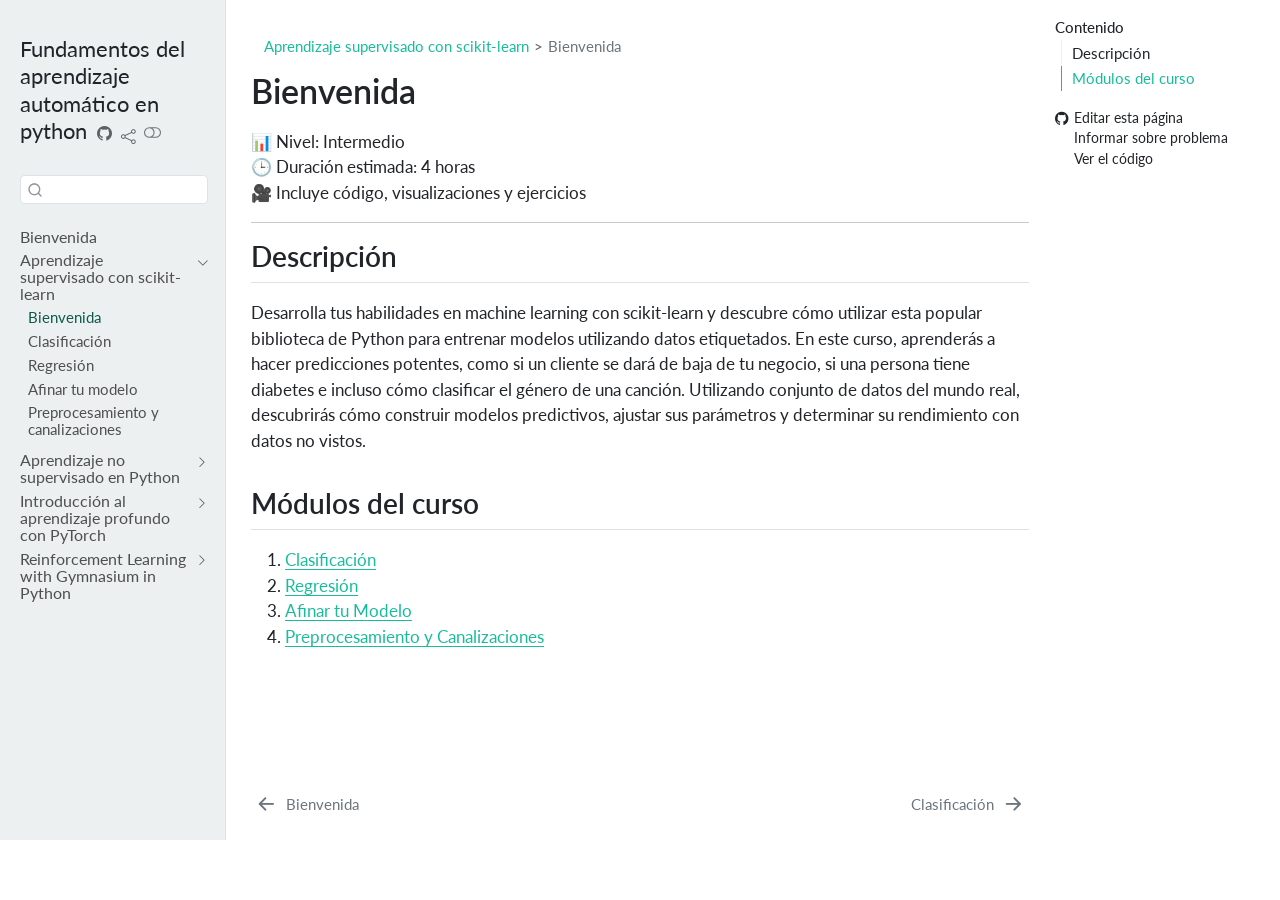
==== commit 5098c477: "chore: limpiar dependencias y artefactos generados" ====
--- a/docs/01_Aprendizaje_supervisado_con_scikitlearn/index.html
+++ b/docs/01_Aprendizaje_supervisado_con_scikitlearn/index.html
@@ -7,7 +7,7 @@
 <meta name="viewport" content="width=device-width, initial-scale=1.0, user-scalable=yes">
 
 
-<title>Bienvenida – Fundamentos del aprendizaje automático en Python</title>
+<title>Bienvenida – Fundamentos del aprendizaje automático en python</title>
 <style>
 code{white-space: pre-wrap;}
 span.smallcaps{font-variant: small-caps;}
@@ -264,7 +264,7 @@
   <nav id="quarto-sidebar" class="sidebar collapse collapse-horizontal quarto-sidebar-collapse-item sidebar-navigation docked overflow-auto">
     <div class="pt-lg-2 mt-2 text-left sidebar-header">
     <div class="sidebar-title mb-0 py-0">
-      <a href="../">Fundamentos del aprendizaje automático en Python</a> 
+      <a href="../">Fundamentos del aprendizaje automático en python</a> 
         <div class="sidebar-tools-main tools-wide">
     <a href="https://github.com/JohnReyes02/fundamentos-aprendizaje-automatico-python" title="Ejecutar el código" class="quarto-navigation-tool px-1" aria-label="Ejecutar el código"><i class="bi bi-github"></i></a>
     <div class="dropdown">
@@ -371,7 +371,28 @@
       <ul id="quarto-sidebar-section-3" class="collapse list-unstyled sidebar-section depth1 ">  
           <li class="sidebar-item">
   <div class="sidebar-item-container"> 
-  <a href="../03_Introduccion_al_aprendizaje_profundo_con_pytorch/index.html" class="sidebar-item-text sidebar-link"><span class="chapter-title">index.html</span></a>
+  <a href="../03_Introduccion_al_aprendizaje_profundo_con_pytorch/index.html" class="sidebar-item-text sidebar-link">
+ <span class="menu-text">Bienvenida</span></a>
+  </div>
+</li>
+          <li class="sidebar-item">
+  <div class="sidebar-item-container"> 
+  <a href="../03_Introduccion_al_aprendizaje_profundo_con_pytorch/01_Introduccion_a_pytorch.html" class="sidebar-item-text sidebar-link"><span class="chapter-title">Introducción a PyTorch, una biblioteca de aprendizaje profundo</span></a>
+  </div>
+</li>
+          <li class="sidebar-item">
+  <div class="sidebar-item-container"> 
+  <a href="../03_Introduccion_al_aprendizaje_profundo_con_pytorch/02_Hiperparametros_y_arquitectura_de_rn.html" class="sidebar-item-text sidebar-link"><span class="chapter-title">02_Hiperparametros_y_arquitectura_de_rn.html</span></a>
+  </div>
+</li>
+          <li class="sidebar-item">
+  <div class="sidebar-item-container"> 
+  <a href="../03_Introduccion_al_aprendizaje_profundo_con_pytorch/03_Entrenar_una_red_neuronal_con_pytorch.html" class="sidebar-item-text sidebar-link"><span class="chapter-title">03_Entrenar_una_red_neuronal_con_pytorch.html</span></a>
+  </div>
+</li>
+          <li class="sidebar-item">
+  <div class="sidebar-item-container"> 
+  <a href="../03_Introduccion_al_aprendizaje_profundo_con_pytorch/04_Evaluacion_y_mejora_de_los_modelos.html" class="sidebar-item-text sidebar-link"><span class="chapter-title">04_Evaluacion_y_mejora_de_los_modelos.html</span></a>
   </div>
 </li>
       </ul>
@@ -436,7 +457,7 @@
 <hr>
 <section id="descripción" class="level2">
 <h2 class="anchored" data-anchor-id="descripción">Descripción</h2>
-<p>Desarrolla tus habilidades en machine learning con scikit-learn y descubre cómo utilizar esta popular biblioteca de Python para entrenar modelos con datos etiquetados. En este curso, aprenderás a hacer predicciones potentes, como determinar si un cliente se dará de baja de tu negocio, si una persona tiene diabetes e incluso cómo clasificar el género de una canción. Utilizando conjuntos de datos del mundo real, descubrirás cómo construir modelos predictivos, ajustar sus parámetros y determinar su rendimiento con datos no vistos.</p>
+<p>Desarrolla tus habilidades en machine learning con scikit-learn y descubre cómo utilizar esta popular biblioteca de Python para entrenar modelos utilizando datos etiquetados. En este curso, aprenderás a hacer predicciones potentes, como si un cliente se dará de baja de tu negocio, si una persona tiene diabetes e incluso cómo clasificar el género de una canción. Utilizando conjunto de datos del mundo real, descubrirás cómo construir modelos predictivos, ajustar sus parámetros y determinar su rendimiento con datos no vistos.</p>
 </section>
 <section id="módulos-del-curso" class="level2">
 <h2 class="anchored" data-anchor-id="módulos-del-curso">Módulos del curso</h2>
